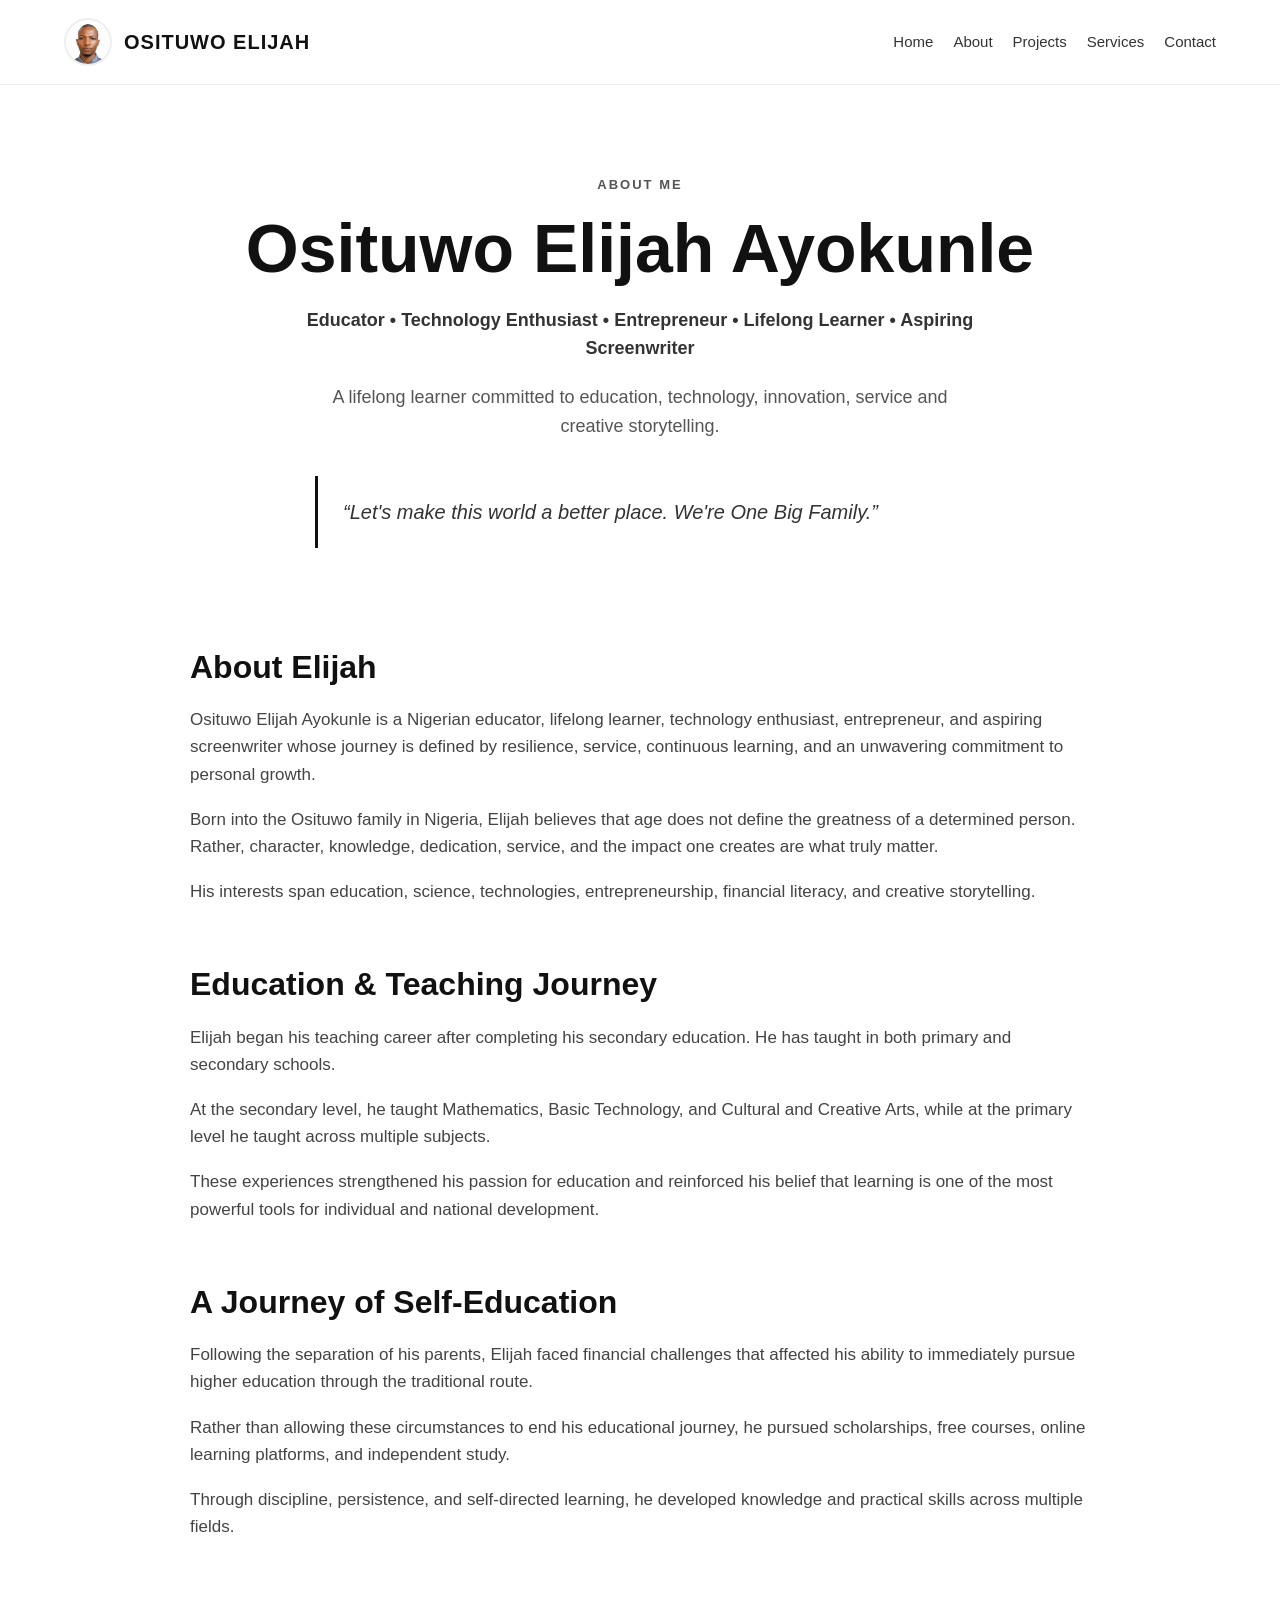
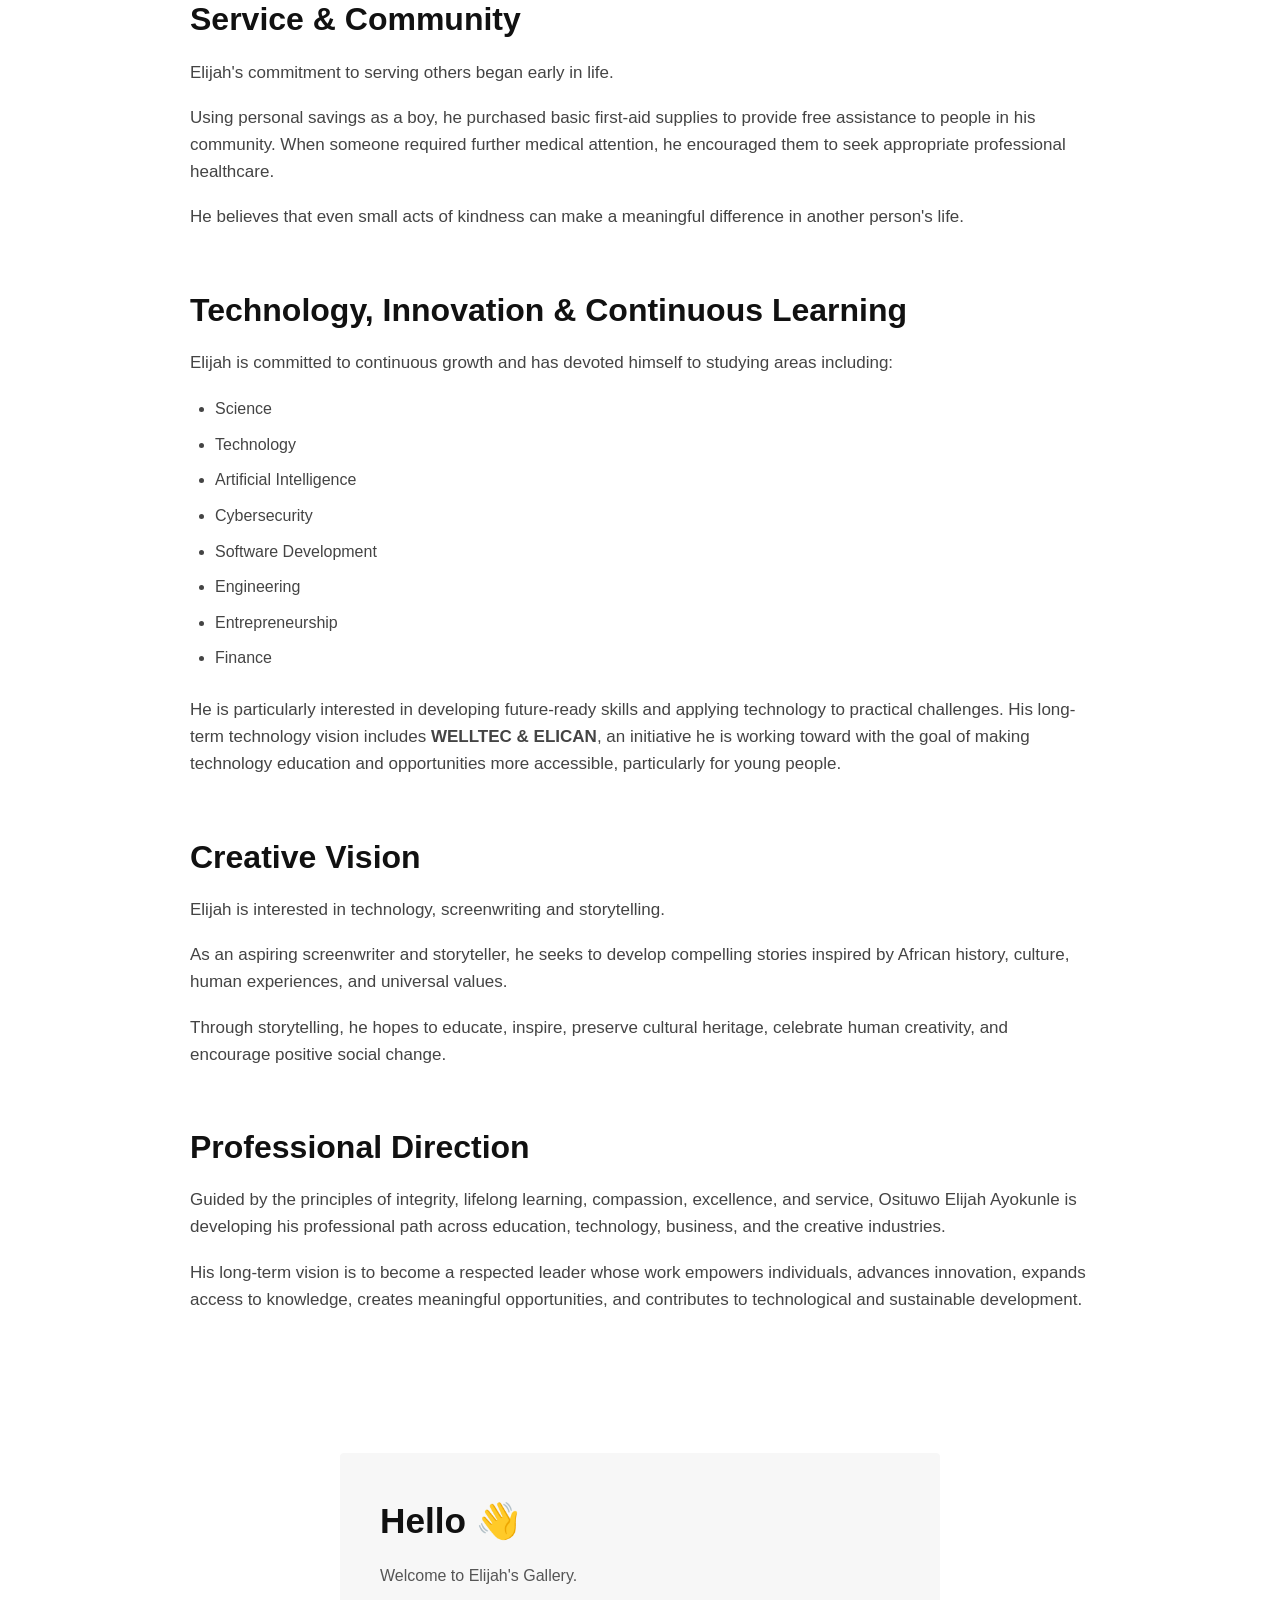
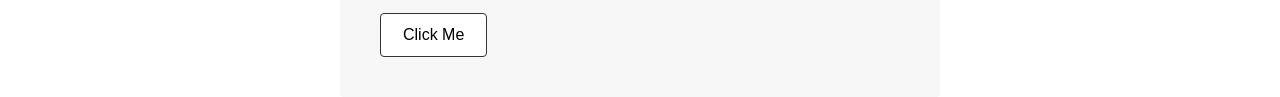
==== about.html @ fc2f6a3d "Update about.html" ====
<!DOCTYPE html>
<html lang="en">

<head>

    <meta charset="UTF-8">

    <meta name="viewport" content="width=device-width, initial-scale=1.0">

    <meta
        name="description"
        content="Learn about Osituwo Elijah Ayokunle — educator, technology enthusiast, entrepreneur, lifelong learner and aspiring screenwriter."
    >

    <title>About | Osituwo Elijah Ayokunle</title>

    <link rel="stylesheet" href="css/style.css">

</head>


<body>

    <header>

        <nav>

    <div class="brand">
        <img
            src="osituwo-elijah-profile-1.jpg"
            alt="Osituwo Elijah"
            class="profile-photo"
        >

        <a href="index.html" class="logo">
            OSITUWO ELIJAH
        </a>
    </div>

    <div class="nav-links">

                <a href="index.html">Home</a>

                <a href="about.html">About</a>

                <a href="projects.html">Projects</a>

                <a href="services.html">Services</a>

                <a href="contact.html">Contact</a>

            </div>

        </nav>

    </header>


    <main>

        <section class="about-hero">

            <div class="about-container">

                <p class="eyebrow">
                    ABOUT ME
                </p>

                <h1>
                    Osituwo Elijah Ayokunle
                </h1>

                <p class="about-role">
                    Educator • Technology Enthusiast • Entrepreneur
                    • Lifelong Learner • Aspiring Screenwriter
                </p>

                <p class="about-intro">
                    A lifelong learner committed to education,
                    technology, innovation, service and creative
                    storytelling.
                </p>

                <blockquote>
                    “Let's make this world a better place.
                    We're One Big Family.”
                </blockquote>

            </div>

        </section>


        <section class="about-content">

            <div class="about-container">

                <article class="about-section">

                    <h2>About Elijah</h2>

                    <p>
                        Osituwo Elijah Ayokunle is a Nigerian educator,
                        lifelong learner, technology enthusiast,
                        entrepreneur, and aspiring screenwriter whose
                        journey is defined by resilience, service,
                        continuous learning, and an unwavering
                        commitment to personal growth.
                    </p>

                    <p>
                        Born into the Osituwo family in Nigeria,
                        Elijah believes that age does not define the
                        greatness of a determined person. Rather,
                        character, knowledge, dedication, service,
                        and the impact one creates are what truly matter.
                    </p>

                    <p>
                        His interests span education, science,
                        technologies, entrepreneurship, financial
                        literacy, and creative storytelling.
                    </p>

                </article>


                <article class="about-section">

                    <h2>Education & Teaching Journey</h2>

                    <p>
                        Elijah began his teaching career after
                        completing his secondary education. He has
                        taught in both primary and secondary schools.
                    </p>

                    <p>
                        At the secondary level, he taught Mathematics,
                        Basic Technology, and Cultural and Creative Arts,
                        while at the primary level he taught across
                        multiple subjects.
                    </p>

                    <p>
                        These experiences strengthened his passion for
                        education and reinforced his belief that learning
                        is one of the most powerful tools for individual
                        and national development.
                    </p>

                </article>


                <article class="about-section">

                    <h2>A Journey of Self-Education</h2>

                    <p>
                        Following the separation of his parents,
                        Elijah faced financial challenges that affected
                        his ability to immediately pursue higher
                        education through the traditional route.
                    </p>

                    <p>
                        Rather than allowing these circumstances to end
                        his educational journey, he pursued scholarships,
                        free courses, online learning platforms, and
                        independent study.
                    </p>

                    <p>
                        Through discipline, persistence, and
                        self-directed learning, he developed knowledge
                        and practical skills across multiple fields.
                    </p>

                </article>


                <article class="about-section">

                    <h2>Service & Community</h2>

                    <p>
                        Elijah's commitment to serving others began
                        early in life.
                    </p>

                    <p>
                        Using personal savings as a boy, he purchased
                        basic first-aid supplies to provide free
                        assistance to people in his community. When
                        someone required further medical attention,
                        he encouraged them to seek appropriate
                        professional healthcare.
                    </p>

                    <p>
                        He believes that even small acts of kindness
                        can make a meaningful difference in another
                        person's life.
                    </p>

                </article>


                <article class="about-section">

                    <h2>Technology, Innovation & Continuous Learning</h2>

                    <p>
                        Elijah is committed to continuous growth and
                        has devoted himself to studying areas including:
                    </p>

                    <ul>

                        <li>Science</li>

                        <li>Technology</li>

                        <li>Artificial Intelligence</li>

                        <li>Cybersecurity</li>

                        <li>Software Development</li>

                        <li>Engineering</li>

                        <li>Entrepreneurship</li>

                        <li>Finance</li>

                    </ul>

                    <p>
    He is particularly interested in developing
    future-ready skills and applying technology
    to practical challenges. His long-term technology
    vision includes <strong>WELLTEC & ELICAN</strong>,
    an initiative he is working toward with the goal
    of making technology education and opportunities
    more accessible, particularly for young people.
                    </p>

                </article>


                <article class="about-section">

                    <h2>Creative Vision</h2>

                    <p>
                        Elijah is interested in technology, screenwriting
                        and storytelling.
                    </p>

                    <p>
                        As an aspiring screenwriter and storyteller,
                        he seeks to develop compelling stories inspired
                        by African history, culture, human experiences,
                        and universal values.
                    </p>

                    <p>
                        Through storytelling, he hopes to educate,
                        inspire, preserve cultural heritage, celebrate
                        human creativity, and encourage positive social
                        change.
                    </p>

                </article>


                <article class="about-section">

                    <h2>Professional Direction</h2>

                    <p>
                        Guided by the principles of integrity,
                        lifelong learning, compassion, excellence,
                        and service, Osituwo Elijah Ayokunle is
                        developing his professional path across
                        education, technology, business, and the
                        creative industries.
                    </p>

                    <p>
                        His long-term vision is to become a respected
                        leader whose work empowers individuals,
                        advances innovation, expands access to knowledge,
                        creates meaningful opportunities, and contributes
                        to technological and sustainable development.
                    </p>

                </article>

            </div>

        </section>
         
<div class="hello-box">
  <h1>Hello 👋</h1>
  <p>Welcome to Elijah's Gallery.</p>
  <button id="clickMeBtn">Click Me</button>
</div>

<section id="gallerySection">
  <h2>Gallery</h2>
  <div class="gallery-grid">
    <div class="g-item big-left" data-type="video" data-src="humm.mp4"><video src="humm.mp4#t=0.1" muted playsinline preload="metadata"></video><span class="play-icon"></span></div>
    <div class="g-item tall-1" data-type="image" data-src="elican-1.jpg"><img src="elican-1.jpg" alt=""></div>
    <div class="g-item tall-2" data-type="image" data-src="lmd.jpg"><img src="lmd.jpg" alt=""></div>
    <div class="g-item tall-3" data-type="image" data-src="trust&obey.jpg"><img src="trust&obey.jpg" alt=""></div>
    <div class="g-item stack-1" data-type="image" data-src="growth.jpg"><img src="growth.jpg" alt=""></div>
    <div class="g-item stack-2" data-type="video" data-src="elegant-coding.mp4"><video src="elegant-coding.mp4#t=0.1" muted playsinline preload="metadata"></video><span class="play-icon"></span></div>
    <div class="g-item big-square" data-type="video" data-src="elijah-video.mp4"><video src="elijah-video.mp4#t=0.1" muted playsinline preload="metadata"></video><span class="play-icon"></span></div>
    <div class="g-item logo-1" data-type="image" data-src="obf-logos.png"><img src="obf-logos.png" alt=""></div>
    <div class="g-item logo-2" data-type="image" data-src="elican-02.png"><img src="elican-02.png" alt=""></div>
    <div class="g-item logo-3" data-type="image" data-src="elican-logo.png"><img src="elican-logo.png" alt=""></div>
    <div class="g-item logo-4" data-type="image" data-src="onelove.jpg"><img src="onelove.jpg" alt=""></div>
    <div class="g-item bottom-strip carousel" id="carousel">
      <div class="carousel-slide active" data-type="image" data-src="obf-logos.png"><img src="onelove.jpg" alt=""></div>
      <div class="carousel-slide" data-type="video" data-src="humm.mp4"><video src="strip-video.mp4" muted loop autoplay playsinline></video></div>
      <div class="carousel-slide" data-type="image" data-src="strip2.jpg"><img src="strip2.jpg" alt=""></div>
  

<div id="lightbox">
  <button id="closeLightbox">&times;</button>
  <div id="lightbox-content"></div>
    </div>

        <script>
  const clickMeBtn = document.getElementById('clickMeBtn');
  const gallerySection = document.getElementById('gallerySection');
  clickMeBtn.addEventListener('click', () => {
    gallerySection.style.display =
      gallerySection.style.display === 'block' ? 'none' : 'block';
  });

  const lightbox = document.getElementById('lightbox');
  const lightboxContent = document.getElementById('lightbox-content');
  const closeLightbox = document.getElementById('closeLightbox');

  document.querySelectorAll('.g-item').forEach(item => {
    item.addEventListener('click', () => {
      const source = item.classList.contains('carousel')
        ? item.querySelector('.carousel-slide.active')
        : item;

      lightboxContent.innerHTML = '';

      if (source.dataset.type === 'video') {
        const v = document.createElement('video');
        v.src = source.dataset.src;
        v.controls = true;
        v.autoplay = true;
        v.playsInline = true;
        lightboxContent.appendChild(v);
      } else {
        const img = document.createElement('img');
        img.src = source.dataset.src;
        lightboxContent.appendChild(img);
      }

      lightbox.classList.add('active');
    });
  });

  function closeBox(){
    lightbox.classList.remove('active');
    lightboxContent.innerHTML = '';
  }
  closeLightbox.addEventListener('click', closeBox);
  lightbox.addEventListener('click', (e) => { if (e.target === lightbox) closeBox(); });

  const slides = document.querySelectorAll('.carousel-slide');
  const carouselEl = document.getElementById('carousel');
  let slideIndex = 0;
  function showSlide(newIndex){
    slides[slideIndex].classList.remove('active');
    slideIndex = (newIndex + slides.length) % slides.length;
    slides[slideIndex].classList.add('active');
  }
  function nextSlide(){ showSlide(slideIndex + 1); }
  function prevSlide(){ showSlide(slideIndex - 1); }
  let autoCycle = setInterval(nextSlide, 3000);

  let touchStartX = 0;
  carouselEl.addEventListener('touchstart', (e) => { touchStartX = e.changedTouches[0].screenX; });
  carouselEl.addEventListener('touchend', (e) => {
    const diff = e.changedTouches[0].screenX - touchStartX;
    if (Math.abs(diff) > 40){ clearInterval(autoCycle); diff < 0 ? nextSlide() : prevSlide(); autoCycle = setInterval(nextSlide, 3000); }
  });

  let mouseStartX = null;
  carouselEl.addEventListener('mousedown', (e) => { mouseStartX = e.screenX; });
  carouselEl.addEventListener('mouseup', (e) => {
    if (mouseStartX === null) return;
    const diff = e.screenX - mouseStartX; mouseStartX = null;
    if (Math.abs(diff) > 40){ clearInterval(autoCycle); diff < 0 ? nextSlide() : prevSlide(); autoCycle = setInterval(nextSlide, 3000); }
  });
        </script>
        
        
          

  <!DOCTYPE html>
<html lang="en">
<head>
<meta charset="UTF-8">
<meta name="viewport" content="width=device-width, initial-scale=1.0">
<title>Social Icons Preview</title>
<style>
  *{margin:0;padding:0;box-sizing:border-box;}
  body{ font-family:Arial, sans-serif; background:#fff; }

  .spacer{ height:160px; display:flex; align-items:center; justify-content:center; color:#999; font-size:0.9rem; }

  footer{
    background:#111;
    color:#fff;
    text-align:center;
    padding:50px 20px 30px;
  }
  footer h3{ font-size:1.3rem; margin-bottom:6px; }
  footer .hint{ font-size:0.8rem; color:#888; margin-bottom:8px; }

  .social-row{
    display:flex; justify-content:center; flex-wrap:wrap;
    gap:14px; margin:20px 0 30px;
  }
  .social-row a{
    --brand:#fff;
    --glyph:#fff;
    width:54px; height:54px; border-radius:50%;
    display:flex; align-items:center; justify-content:center;
    color:var(--glyph); text-decoration:none;
    background:var(--brand);
    box-shadow:0 0 0 rgba(0,0,0,0);
    transition:transform .25s, box-shadow .25s;
  }
  .social-row svg{ width:24px; height:24px; }
  .social-row a:hover,
  .social-row a:focus-visible,
  .social-row a:active{
    transform:translateY(-5px) scale(1.06);
    box-shadow:0 0 20px var(--brand);
  }

  /* Real brand colors, always on */
  .social-row .fb{ --brand:#1877F2; }
  .social-row .ig{ background:linear-gradient(45deg,#FEDA75 0%,#FA7E1E 25%,#D62976 50%,#962FBF 75%,#4F5BD5 100%); --brand:#D62976; }
  .social-row .tt{ --brand:#000; border:1px solid #333; }
  .social-row .tt svg{ filter:drop-shadow(-1.5px -1px 0 #25F4EE) drop-shadow(1.5px 1px 0 #FE2C55); }
  .social-row .tt:hover{ box-shadow:0 0 20px #25F4EE, 0 0 20px #FE2C55; }
  .social-row .li{ --brand:#0A66C2; }
  .social-row .yt{ --brand:#FF0000; }
  .social-row .xx{ --brand:#fff; --glyph:#000; }

  .line{ border-top:1px solid #333; max-width:90%; margin:0 auto 24px; }
  .copy{ font-size:0.9rem; color:#ccc; }
</style>
</head>
<body>

<div class="spacer">(your page content above)</div>

<footer>
  <h3>Connect with me on</h3>
  <p class="hint">Tap an icon to see the glow</p>

  <div class="social-row">
    <a class="fb" href="#" aria-label="Facebook">
      <svg viewBox="0 0 24 24" fill="currentColor"><path d="M14 8h2V5h-2.5C11 5 10 6.5 10 8.5V10H8v3h2v6h3v-6h2.2l.5-3H13V8.7c0-.5.2-.7 1-.7z"/></svg>
    </a>
    <a class="ig" href="#" aria-label="Instagram">
      <svg viewBox="0 0 24 24" fill="none" stroke="currentColor" stroke-width="2"><rect x="3" y="3" width="18" height="18" rx="5"/><circle cx="12" cy="12" r="4"/><circle cx="17.5" cy="6.5" r="1.2" fill="currentColor" stroke="none"/></svg>
    </a>
    <a class="tt" href="#" aria-label="TikTok">
      <svg viewBox="0 0 24 24" fill="none" stroke="currentColor" stroke-width="2.2" stroke-linecap="round" stroke-linejoin="round"><path d="M14 4v10.5a3.5 3.5 0 1 1-3.5-3.5"/><path d="M14 4c.3 2.3 1.9 3.8 4 4"/></svg>
    </a>
    <a class="li" href="#" aria-label="LinkedIn">
      <svg viewBox="0 0 24 24" fill="currentColor"><rect x="4" y="9" width="3" height="10"/><circle cx="5.5" cy="5.5" r="1.8"/><path d="M10 9h3v1.4c.5-.9 1.6-1.6 3-1.6 2.6 0 3 1.7 3 3.9V19h-3v-5.3c0-1.2-.1-2.2-1.5-2.2S13 12.5 13 13.7V19h-3z"/></svg>
    </a>
    <a class="yt" href="#" aria-label="YouTube">
      <svg viewBox="0 0 24 24" fill="currentColor"><path fill-rule="evenodd" d="M4 7.5C4 6.7 4.7 6 5.5 6h13c.8 0 1.5.7 1.5 1.5v9c0 .8-.7 1.5-1.5 1.5h-13C4.7 18 4 17.3 4 16.5zM10 9.5v5l4.5-2.5z"/></svg>
    </a>
    <a class="xx" href="#" aria-label="X">
      <svg viewBox="0 0 24 24" fill="none" stroke="currentColor" stroke-width="2.4" stroke-linecap="round"><path d="M5 5l14 14M19 5L5 19"/></svg>
    </a>
  </div>

  <div class="line"></div>
  <p class="copy">© 2026 Osituwo Elijah. All rights reserved.</p>
</footer>

</body>
</html>
---- css/style.css ----
/* ================================
   OSITUWO ELIJAH
   Professional Personal Website
   ================================ */

* {
    box-sizing: border-box;
}

html {
    scroll-behavior: smooth;
}

body {
    margin: 0;
    font-family: Arial, Helvetica, sans-serif;
    background: #ffffff;
    color: #111111;
    line-height: 1.6;
}

/* ================================
   HEADER
   ================================ */

header {
    background: #ffffff;
    border-bottom: 1px solid #eeeeee;
    position: sticky;
    top: 0;
    z-index: 1000;
}

nav {
    max-width: 1200px;
    margin: auto;
    padding: 18px 24px;

    display: flex;
    justify-content: space-between;
    align-items: center;
}

.logo {
    color: #111111;
    text-decoration: none;
    font-size: 20px;
    font-weight: 700;
    letter-spacing: 1px;
}

.nav-links {
    display: flex;
    gap: 20px;
    flex-wrap: wrap;
    justify-content: center;
}

.nav-links a {
    color: #333333;
    text-decoration: none;
    font-size: 15px;
    font-weight: 500;
}

.nav-links a:hover {
    color: #000000;
}

/* ================================
   HERO
   ================================ */

.hero {
    max-width: 1000px;
    margin: auto;
    padding: 120px 24px;
    text-align: center;
}

.eyebrow {
    font-size: 13px;
    font-weight: 700;
    letter-spacing: 2px;
    color: #555555;
}

.hero h1 {
    max-width: 850px;
    margin: 20px auto;

    font-size: clamp(42px, 7vw, 72px);
    line-height: 1.1;
}

.hero-text {
    max-width: 650px;
    margin: 0 auto 35px;

    font-size: 19px;
    color: #555555;
}

.hero-buttons {
    display: flex;
    justify-content: center;
    gap: 14px;
    flex-wrap: wrap;
}

.button {
    display: inline-block;
    padding: 14px 26px;

    background: #111111;
    color: #ffffff;

    text-decoration: none;
    border-radius: 6px;

    font-weight: 600;
}

.button:hover {
    opacity: 0.85;
}

.button.secondary {
    background: #ffffff;
    color: #111111;
    border: 1px solid #111111;
}

/* ================================
   INTRODUCTION
   ================================ */

.intro {
    max-width: 1100px;
    margin: auto;
    padding: 80px 24px;
}

.intro h2 {
    text-align: center;
    font-size: 36px;
    margin-bottom: 45px;
}

.cards {
    display: grid;
    grid-template-columns: repeat(3, 1fr);
    gap: 24px;
}

.card {
    padding: 30px;
    border: 1px solid #eeeeee;
    border-radius: 10px;
    background: #fafafa;
}

.card h3 {
    margin-top: 0;
    font-size: 22px;
}

.card p {
    color: #555555;
}

/* ================================
   FOOTER
   ================================ */

footer {
    margin-top: 60px;
    padding: 30px 24px;

    background: #111111;
    color: #ffffff;

    text-align: center;
}

footer p {
    margin: 0;
    font-size: 14px;
}

/* ================================
   MOBILE RESPONSIVENESS
   ================================ */

@media (max-width: 768px) {

    nav {
        flex-direction: column;
        gap: 15px;
    }

    .nav-links {
        gap: 14px;
        flex-wrap: wrap;
        justify-content: center;
    }

    .hero {
        padding: 80px 20px;
    }

    .hero h1 {
        font-size: 42px;
    }

    .hero-text {
        font-size: 17px;
    }

    .cards {
        grid-template-columns: 1fr;
    }

  }/* ================================
   CONTACT PAGE
   ================================ */

.contact-section {
    max-width: 1000px;
    margin: auto;
    padding: 80px 24px;
}

.contact-container {
    max-width: 700px;
    margin: auto;
}

.contact-container h1 {
    margin: 15px 0;
    font-size: clamp(42px, 7vw, 64px);
    line-height: 1.1;
}

.contact-intro {
    margin-bottom: 40px;
    color: #555555;
    font-size: 18px;
}

.contact-form {
    display: flex;
    flex-direction: column;
    gap: 24px;
}

.form-group {
    display: flex;
    flex-direction: column;
    gap: 8px;
}

.form-group label {
    font-weight: 600;
    font-size: 15px;
}

.form-group input,
.form-group textarea {
    width: 100%;
    padding: 15px 16px;

    font-family: inherit;
    font-size: 16px;

    color: #111111;
    background: #ffffff;

    border: 1px solid #dddddd;
    border-radius: 6px;

    outline: none;
}

.form-group input:focus,
.form-group textarea:focus {
    border-color: #111111;
}

.form-group textarea {
    resize: vertical;
    min-height: 180px;
}

.contact-form .button {
    border: none;
    cursor: pointer;
    font-size: 16px;
}

.contact-note {
    margin-top: 40px;
    padding-top: 25px;
    border-top: 1px solid #eeeeee;
}

.contact-note p {
    color: #666666;
    font-size: 15px;
   }

/* ================================
   ABOUT PAGE
   ================================ */

.about-hero {
    padding: 90px 24px 60px;
    text-align: center;
}

.about-container {
    max-width: 900px;
    margin: auto;
}

.about-hero h1 {
    margin: 15px 0;
    font-size: clamp(42px, 7vw, 68px);
    line-height: 1.1;
    text-transform: none;
}

.about-role {
    max-width: 750px;
    margin: 20px auto;
    font-size: 18px;
    font-weight: 600;
    color: #333333;
}

.about-intro {
    max-width: 650px;
    margin: 0 auto 30px;
    font-size: 18px;
    color: #555555;
}

.about-hero blockquote {
    max-width: 650px;
    margin: 35px auto 0;
    padding: 20px 25px;
    border-left: 3px solid #111111;
    text-align: left;
    font-size: 20px;
    font-style: italic;
    color: #333333;
}

.about-content {
    padding: 40px 24px 80px;
}

.about-section {
    margin-bottom: 60px;
}

.about-section h2 {
    margin-bottom: 20px;
    font-size: 32px;
    line-height: 1.2;
}

.about-section p {
    margin-bottom: 18px;
    color: #444444;
    font-size: 17px;
}

.about-section ul {
    margin: 20px 0 25px;
    padding-left: 25px;
}

.about-section li {
    margin-bottom: 10px;
    color: #444444;
    font-size: 16px;
}


/* ================================
   ABOUT PAGE MOBILE
   ================================ */

@media (max-width: 768px) {

    .about-hero {
        padding: 65px 20px 45px;
    }

    .about-hero h1 {
        font-size: 42px;
    }

    .about-role {
        font-size: 16px;
    }

    .about-intro {
        font-size: 17px;
    }

    .about-hero blockquote {
        font-size: 18px;
        padding: 18px 20px;
    }

    .about-content {
        padding: 30px 20px 60px;
    }

    .about-section {
        margin-bottom: 45px;
    }

    .about-section h2 {
        font-size: 28px;
    }

    .about-section p {
        font-size: 16px;
    }

       }

/* ================================
   PROJECTS PAGE
   ================================ */

.projects-hero {
    padding: 90px 24px 60px;
    text-align: center;
}

.projects-container {
    max-width: 1000px;
    margin: auto;
}

.projects-hero h1 {
    max-width: 850px;
    margin: 15px auto 20px;
    font-size: clamp(42px, 7vw, 68px);
    line-height: 1.1;
}

.projects-intro {
    max-width: 700px;
    margin: auto;
    color: #555555;
    font-size: 18px;
}


/* ================================
   PROJECT CONTENT
   ================================ */

.projects-content {
    padding: 40px 24px 80px;
}

.project-card {
    margin-bottom: 50px;
    border: 1px solid #eeeeee;
    border-radius: 14px;
    overflow: hidden;
    background: #ffffff;
}

.project-media {
    display: grid;
    grid-template-columns: 1fr 1fr;
    gap: 1px;
    background: #eeeeee;
}

.project-image-placeholder,
.project-video-placeholder {
    min-height: 260px;

    display: flex;
    align-items: center;
    justify-content: center;

    background: #f5f5f5;
}

.project-image-placeholder span,
.project-video-placeholder span {
    color: #777777;
    font-size: 14px;
    font-weight: 700;
    letter-spacing: 1px;
}

.project-details {
    padding: 35px;
}

.project-category {
    margin: 0 0 12px;
    color: #666666;
    font-size: 12px;
    font-weight: 700;
    letter-spacing: 2px;
}

.project-details h2 {
    margin: 0 0 20px;
    font-size: 32px;
    line-height: 1.2;
}

.project-details p {
    margin-bottom: 18px;
    color: #444444;
    font-size: 17px;
}

.project-status {
    display: inline-block;
    margin-top: 8px;
    padding: 8px 14px;
    border: 1px solid #dddddd;
    border-radius: 30px;
    color: #555555;
    font-size: 13px;
    font-weight: 600;
}


/* ================================
   PROJECTS MOBILE
   ================================ */

@media (max-width: 768px) {

    .projects-hero {
        padding: 65px 20px 45px;
    }

    .projects-hero h1 {
        font-size: 42px;
    }

    .projects-intro {
        font-size: 17px;
    }

    .projects-content {
        padding: 30px 20px 60px;
    }

    .project-media {
        grid-template-columns: 1fr;
    }

    .project-image-placeholder,
    .project-video-placeholder {
        min-height: 210px;
    }

    .project-details {
        padding: 28px 22px;
    }

    .project-details h2 {
        font-size: 28px;
    }

    .project-details p {
        font-size: 16px;
    }

   }
/* ================================
   SERVICES PAGE
   ================================ */

.services-hero {
    max-width: 1000px;
    margin: auto;
    padding: 90px 24px 60px;
    text-align: center;
}

.services-hero h1 {
    margin: 15px 0 20px;
    font-size: clamp(44px, 7vw, 68px);
    line-height: 1.1;
}

.services-hero > p:last-child {
    max-width: 650px;
    margin: 0 auto;
    font-size: 19px;
    color: #555555;
}


/* ================================
   SERVICES LIST
   ================================ */

.services-list {
    max-width: 1100px;
    margin: auto;
    padding: 40px 24px 90px;

    display: grid;
    grid-template-columns: repeat(2, 1fr);
    gap: 24px;
}

.services-list article {
    padding: 35px;

    background: #fafafa;
    border: 1px solid #eeeeee;
    border-radius: 12px;

    transition:
        transform 0.2s ease,
        border-color 0.2s ease,
        box-shadow 0.2s ease;
}

.services-list article:hover {
    transform: translateY(-5px);
    border-color: #dddddd;
    box-shadow: 0 10px 30px rgba(0, 0, 0, 0.06);
}

.services-list h2 {
    margin-top: 0;
    margin-bottom: 14px;

    font-size: 24px;
    line-height: 1.3;
}

.services-list p {
    margin: 0;

    color: #555555;
    font-size: 16px;
}


/* ================================
   SERVICES CTA
   ================================ */

.services-cta {
    margin-top: 20px;
    padding: 80px 24px;

    background: #111111;
    color: #ffffff;

    text-align: center;
}

.services-cta h2 {
    margin: 0 0 15px;

    font-size: clamp(32px, 5vw, 48px);
    line-height: 1.2;
}

.services-cta p {
    max-width: 600px;
    margin: 0 auto 30px;

    color: #cccccc;
    font-size: 17px;
}

.services-cta .button {
    background: #ffffff;
    color: #111111;
}


/* ================================
   SERVICES MOBILE
   ================================ */

@media (max-width: 768px) {

    .services-hero {
        padding: 65px 20px 45px;
    }

    .services-hero h1 {
        font-size: 42px;
    }

    .services-hero > p:last-child {
        font-size: 17px;
    }

    .services-list {
        grid-template-columns: 1fr;
        padding: 30px 20px 60px;
    }

    .services-list article {
        padding: 28px;
    }

    .services-list h2 {
        font-size: 22px;
    }

    .services-cta {
        padding: 65px 20px;
    }

       }

/* ================================
   SOCIAL FOOTER
   ================================ */

.social-footer {
    padding: 10px 0 25px;

    display: flex;
    justify-content: center;
    align-items: center;
    gap: 22px;

    flex-wrap: wrap;
}

.social-footer > span {
    font-size: 15px;
    font-weight: 600;
}

.social-links {
    display: flex;
    align-items: center;
    justify-content: center;
    gap: 12px;
    flex-wrap: wrap;
}

.social-links a {
    width: 42px;
    height: 42px;

    display: flex;
    align-items: center;
    justify-content: center;

    border: 1px solid #444444;
    border-radius: 50%;

    color: #ffffff;
    background: #1a1a1a;

    text-decoration: none;

    font-size: 16px;
    font-weight: 700;

    transition:
        transform 0.2s ease,
        background 0.2s ease,
        border-color 0.2s ease;
}

.social-links a:hover {
    transform: translateY(-3px);

    background: #ffffff;
    color: #111111;

    border-color: #ffffff;
}

.copyright {
    margin: 0;
    padding-top: 20px;

    border-top: 1px solid #333333;

    font-size: 14px;
}


/* ================================
   SOCIAL FOOTER MOBILE
   ================================ */

@media (max-width: 768px) {

    .social-footer {
        flex-direction: column;
        gap: 15px;
    }

    .social-links {
        gap: 10px;
    }

    .social-links a {
        width: 40px;
        height: 40px;
    }

}

/* ================================
   HEADER PROFILE PHOTO
   ================================ */

.brand {
    display: flex;
    align-items: center;
    gap: 12px;
}

.profile-photo {
    width: 48px;
    height: 48px;
    object-fit: cover;
    border-radius: 50%;
    border: 2px solid #eeeeee;
}


/* ================================
   PROFILE PHOTO MOBILE
   ================================ */

@media (max-width: 768px) {

    .brand {
        justify-content: center;
    }

    .profile-photo {
        width: 44px;
        height: 44px;
    }

   }

.id-card img {
  width: 100%;      /* image shrinks/grows with its container */
  height: auto;      /* keeps proportions correct, never stretched */
  display: block;
  border-radius: 10px;
}

.id-deck {
  display: flex;
  flex-direction: column;  /* stacked by default — good for phones */
  gap: 16px;
  max-width: 920px;
  margin: 0 auto;
}

/* Once the screen is wide enough (tablet/laptop), go side by side */
@media (min-width: 760px) {
  .id-deck {
    flex-direction: row;
  }
  .id-card {
    flex: 1;
  }
}
.video-wrap{
  position: relative;
  width: 100%;
  max-width: 1080px;
  margin: 0 auto;
  border-radius: 10px;
  overflow: hidden;
}

.responsive-video{
  width: 100%;
  height: auto;
  display: block;
}

.sound-toggle{
  position: absolute;
  bottom: 14px;
  right: 14px;
  width: 42px;
  height: 42px;
  border-radius: 50%;
  border: none;
  background: rgba(0,0,0,0.55);
  color: #fff;
  font-size: 18px;
  cursor: pointer;
  display: flex;
  align-items: center;
  justify-content: center;
}

.sound-toggle:hover{
  background: rgba(0,0,0,0.75);
       }
.icon-badge{
  width: 48px;
  height: 48px;
  border-radius: 12px;
  display: flex;
  align-items: center;
  justify-content: center;
  margin-bottom: 16px;
}
.icon-badge svg{ width: 22px; height: 22px; }

.icon-badge.blue{ background:#e8f0ff; color:#2b6fee; }
.icon-badge.green{ background:#eaf6df; color:#4f9a1f; }
.icon-badge.amber{ background:#fdefdd; color:#c47a12; }
.icon-badge.teal{ background:#e2f6f2; color:#0f9d84; }
.icon-badge.navy{ background:#e7ecf3; color:#0e2238; }
.icon-badge.rose{ background:#fbe6ea; color:#c93356; }



.hello-box{
  max-width:600px;
  margin:0 auto;
  background:#f7f7f7;
  border-radius:4px;
  padding:40px;
  text-align:left;
}
.hello-box h1{ font-size:2.2rem; }
.hello-box p{ margin-top:14px; color:#555; }
#clickMeBtn{
  margin-top:24px;
  padding:12px 22px;
  background:#fff;
  border:1px solid #333;
  border-radius:4px;
  cursor:pointer;
  font-size:1rem;
}
#clickMeBtn:hover{ background:#1a1a1a; color:#fff; }
#gallerySection{
  max-width:700px;
  margin:30px auto 0;
  display:none;
}
#gallerySection h2{ margin-bottom:16px; font-size:1.4rem; }
.gallery-grid{
  display:grid;
  grid-template-columns:1fr 1fr 1fr 1fr;
  grid-auto-rows:80px;
  gap:10px;
}
.g-item{
  border-radius:6px;
  cursor:pointer;
  display:flex;
  align-items:center;
  justify-content:center;
  color:#fff;
  font-weight:bold;
  font-size:0.85rem;
  overflow:hidden;
  position:relative;
  text-align:center;
  padding:6px;
}
.play-icon{
  width:0; height:0;
  border-left:16px solid #fff;
  border-top:10px solid transparent;
  border-bottom:10px solid transparent;
}
.big-left   { grid-column:1 / 2; grid-row:1 / 4; }
.tall-1     { grid-column:2 / 3; grid-row:1 / 3; }
.tall-2     { grid-column:3 / 4; grid-row:1 / 3; }
.tall-3     { grid-column:4 / 5; grid-row:1 / 3; }
.stack-1    { grid-column:1 / 2; grid-row:4 / 6; }
.stack-2    { grid-column:1 / 2; grid-row:6 / 7; }
.big-square { grid-column:2 / 5; grid-row:3 / 7; }
.logo-1,.logo-2,.logo-3,.logo-4,.logo-5{
  grid-row:7 / 8;
  border-radius:50%;
}
.logo-1{grid-column:2/3;} .logo-2{grid-column:3/4;} .logo-3{grid-column:4/5;}
.logo-4{grid-column:1/2;} .logo-5{grid-column:1/2;grid-row:8/9;}
.bottom-strip{ grid-column:1 / -1; grid-row:auto; }
#lightbox{
  display:none;
  position:fixed;
  top:0; left:0;
  width:100%; height:100%;
  background:rgba(0,0,0,0.85);
  align-items:center;
  justify-content:center;
  z-index:999;
}
#lightbox.active{ display:flex; }
#lightbox-content{
  width:85%;
  max-width:500px;
  aspect-ratio:4/3;
  border-radius:6px;
  display:flex;
  align-items:center;
  justify-content:center;
  color:#fff;
  font-size:1.4rem;
  font-weight:bold;
}
#closeLightbox{
  position:absolute;
  top:24px;
  right:32px;
  color:#fff;
  font-size:2rem;
  cursor:pointer;
  background:none;
  border:none;
}
.carousel{ position:relative; }
.carousel-slide{
  position:absolute;
  inset:0;
  opacity:0;
  transition:opacity 1s ease;
  display:flex;
  align-items:center;
  justify-content:center;
  border-radius:6px;
  color:#fff;
  font-weight:bold;
}
.carousel-slide.active{ opacity:1; }


        gallery 
#lightbox-content{ max-width:92%; max-height:85%; }
#lightbox-content img, #lightbox-content video{
  max-width:100%; max-height:85vh; border-radius:6px; display:block;
}
.g-item{ padding:0; background:#eee; }
.carousel-slide{ overflow:hidden; background:#000; }
.g-item img, .g-item video, .carousel-slide img, .carousel-slide video{
  width:100%; height:100%; object-fit:cover; display:block;
}
.logo-1 img, .logo-2 img, .logo-3 img{ object-fit:contain; background:#fff; }
.g-item .play-icon, .carousel-slide .play-icon{
  position:absolute; pointer-events:none;
}
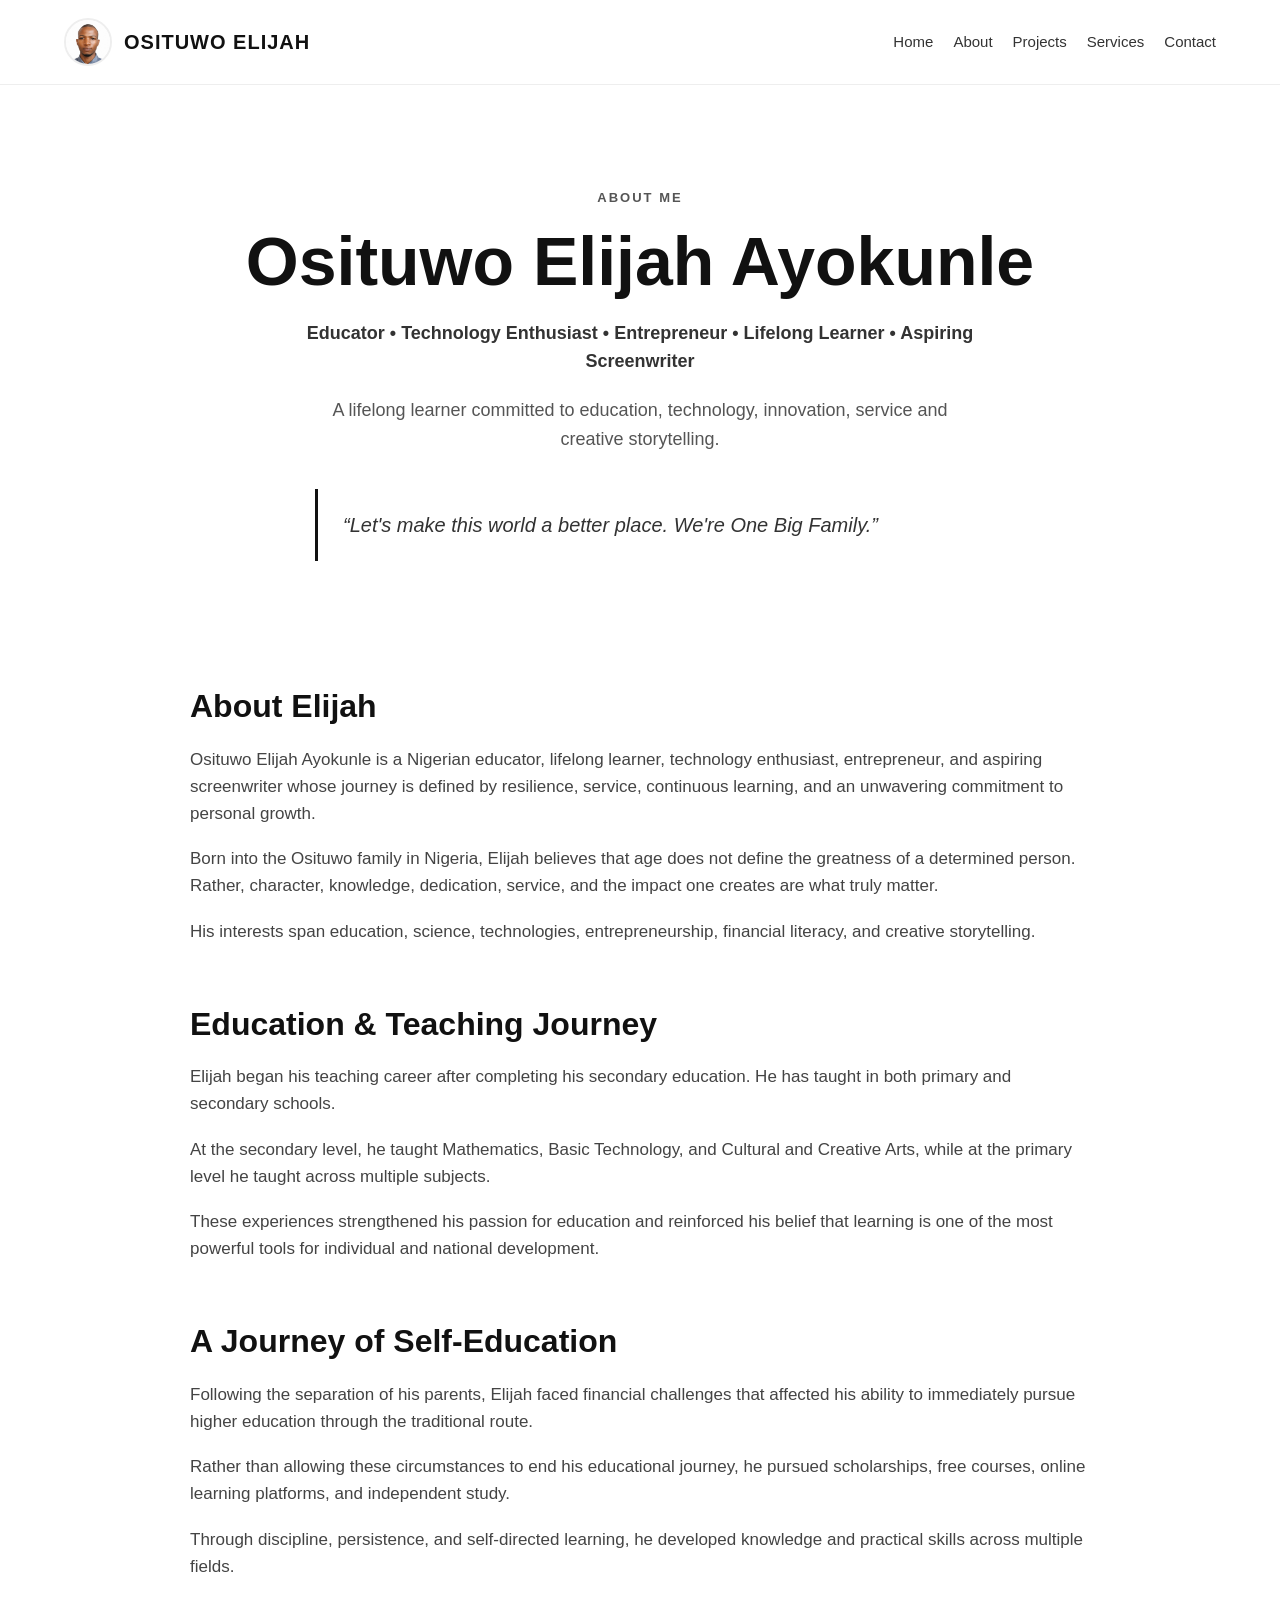
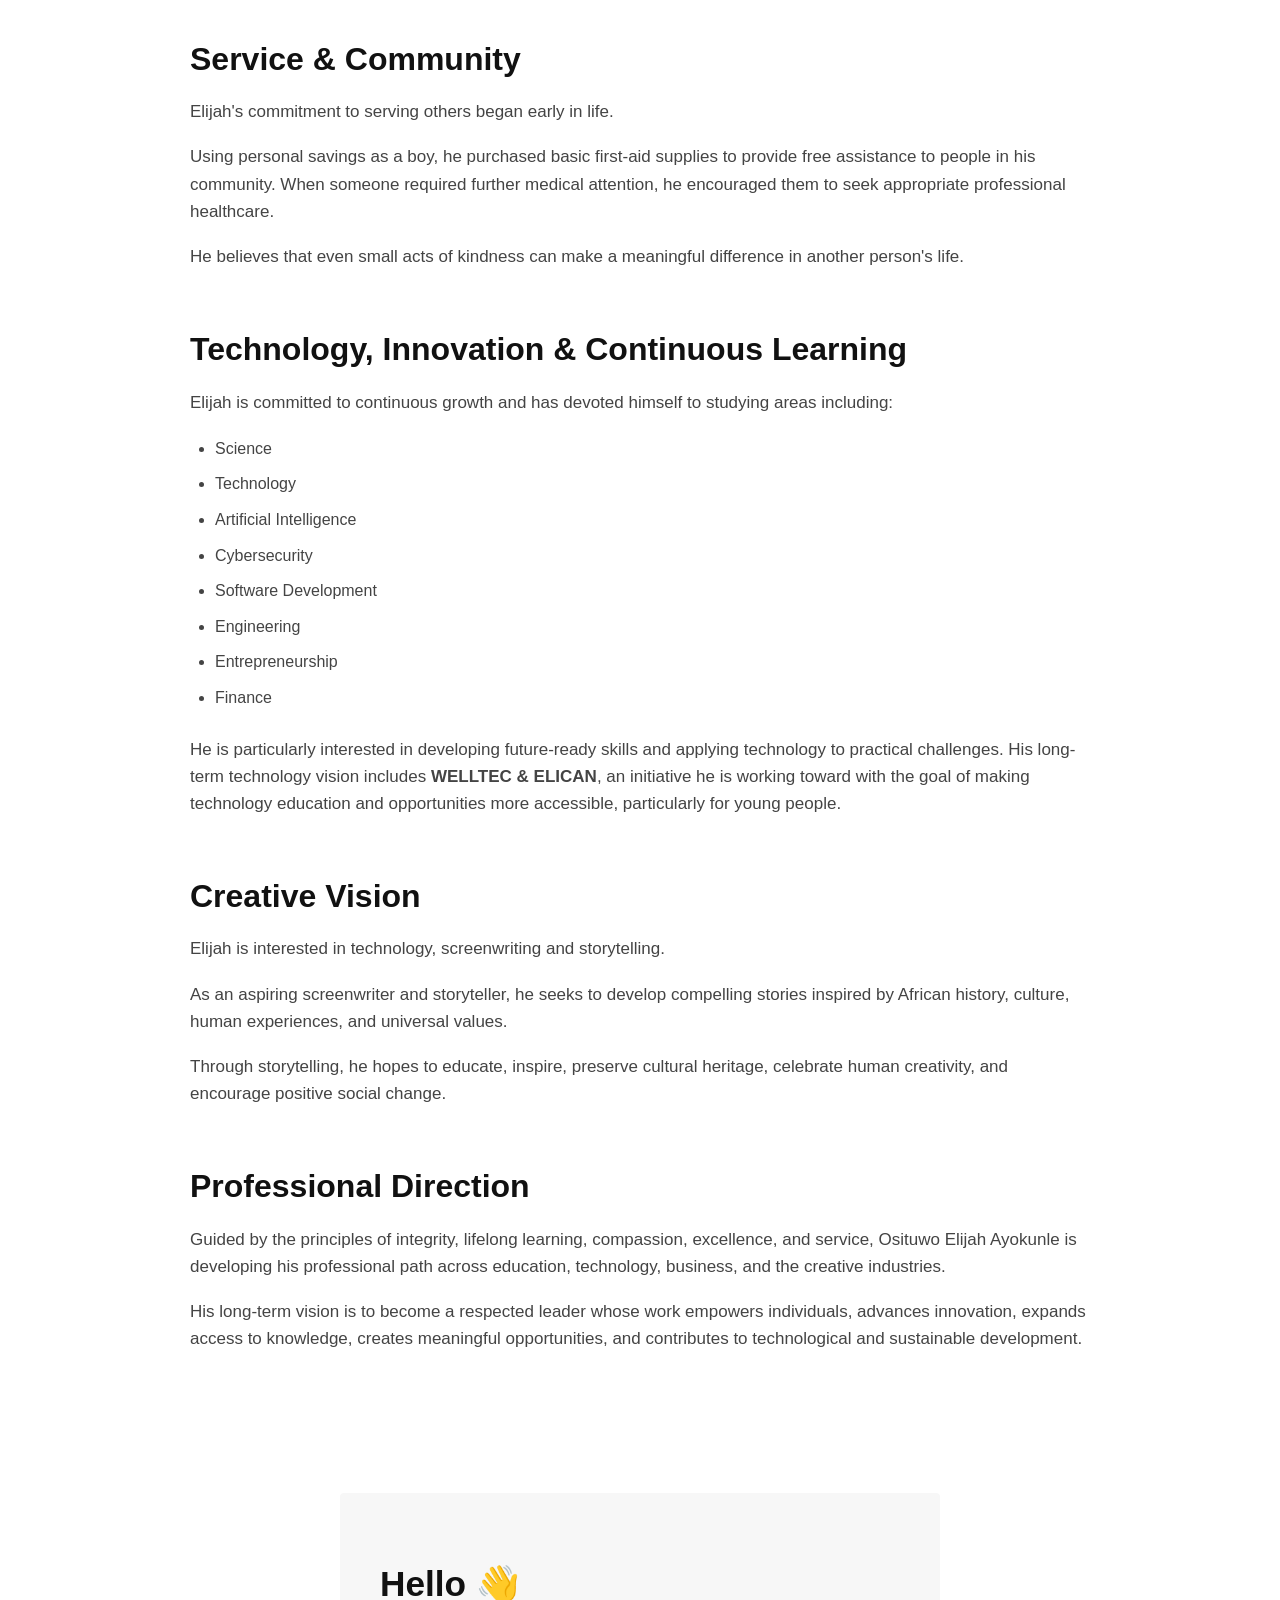
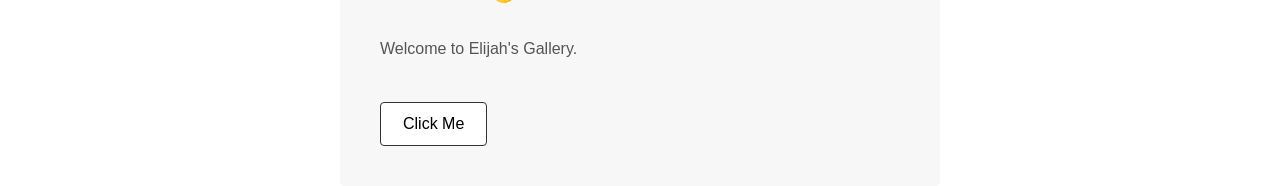
==== commit ad697e75: "Refactor social icons and footer layout" ====
--- a/about.html
+++ b/about.html
@@ -407,95 +407,74 @@
         
           
 
-  <!DOCTYPE html>
-<html lang="en">
-<head>
-<meta charset="UTF-8">
-<meta name="viewport" content="width=device-width, initial-scale=1.0">
-<title>Social Icons Preview</title>
-<style>
-  *{margin:0;padding:0;box-sizing:border-box;}
-  body{ font-family:Arial, sans-serif; background:#fff; }
-
-  .spacer{ height:160px; display:flex; align-items:center; justify-content:center; color:#999; font-size:0.9rem; }
-
-  footer{
-    background:#111;
-    color:#fff;
-    text-align:center;
-    padding:50px 20px 30px;
-  }
-  footer h3{ font-size:1.3rem; margin-bottom:6px; }
-  footer .hint{ font-size:0.8rem; color:#888; margin-bottom:8px; }
-
-  .social-row{
-    display:flex; justify-content:center; flex-wrap:wrap;
-    gap:14px; margin:20px 0 30px;
-  }
-  .social-row a{
-    --brand:#fff;
-    --glyph:#fff;
-    width:54px; height:54px; border-radius:50%;
-    display:flex; align-items:center; justify-content:center;
-    color:var(--glyph); text-decoration:none;
-    background:var(--brand);
-    box-shadow:0 0 0 rgba(0,0,0,0);
-    transition:transform .25s, box-shadow .25s;
-  }
-  .social-row svg{ width:24px; height:24px; }
-  .social-row a:hover,
-  .social-row a:focus-visible,
-  .social-row a:active{
-    transform:translateY(-5px) scale(1.06);
-    box-shadow:0 0 20px var(--brand);
-  }
-
-  /* Real brand colors, always on */
-  .social-row .fb{ --brand:#1877F2; }
-  .social-row .ig{ background:linear-gradient(45deg,#FEDA75 0%,#FA7E1E 25%,#D62976 50%,#962FBF 75%,#4F5BD5 100%); --brand:#D62976; }
-  .social-row .tt{ --brand:#000; border:1px solid #333; }
-  .social-row .tt svg{ filter:drop-shadow(-1.5px -1px 0 #25F4EE) drop-shadow(1.5px 1px 0 #FE2C55); }
-  .social-row .tt:hover{ box-shadow:0 0 20px #25F4EE, 0 0 20px #FE2C55; }
-  .social-row .li{ --brand:#0A66C2; }
-  .social-row .yt{ --brand:#FF0000; }
-  .social-row .xx{ --brand:#fff; --glyph:#000; }
-
-  .line{ border-top:1px solid #333; max-width:90%; margin:0 auto 24px; }
-  .copy{ font-size:0.9rem; color:#ccc; }
-</style>
-</head>
-<body>
-
-<div class="spacer">(your page content above)</div>
-
 <footer>
-  <h3>Connect with me on</h3>
-  <p class="hint">Tap an icon to see the glow</p>
-
-  <div class="social-row">
-    <a class="fb" href="#" aria-label="Facebook">
-      <svg viewBox="0 0 24 24" fill="currentColor"><path d="M14 8h2V5h-2.5C11 5 10 6.5 10 8.5V10H8v3h2v6h3v-6h2.2l.5-3H13V8.7c0-.5.2-.7 1-.7z"/></svg>
-    </a>
-    <a class="ig" href="#" aria-label="Instagram">
-      <svg viewBox="0 0 24 24" fill="none" stroke="currentColor" stroke-width="2"><rect x="3" y="3" width="18" height="18" rx="5"/><circle cx="12" cy="12" r="4"/><circle cx="17.5" cy="6.5" r="1.2" fill="currentColor" stroke="none"/></svg>
-    </a>
-    <a class="tt" href="#" aria-label="TikTok">
-      <svg viewBox="0 0 24 24" fill="none" stroke="currentColor" stroke-width="2.2" stroke-linecap="round" stroke-linejoin="round"><path d="M14 4v10.5a3.5 3.5 0 1 1-3.5-3.5"/><path d="M14 4c.3 2.3 1.9 3.8 4 4"/></svg>
-    </a>
-    <a class="li" href="#" aria-label="LinkedIn">
-      <svg viewBox="0 0 24 24" fill="currentColor"><rect x="4" y="9" width="3" height="10"/><circle cx="5.5" cy="5.5" r="1.8"/><path d="M10 9h3v1.4c.5-.9 1.6-1.6 3-1.6 2.6 0 3 1.7 3 3.9V19h-3v-5.3c0-1.2-.1-2.2-1.5-2.2S13 12.5 13 13.7V19h-3z"/></svg>
-    </a>
-    <a class="yt" href="#" aria-label="YouTube">
-      <svg viewBox="0 0 24 24" fill="currentColor"><path fill-rule="evenodd" d="M4 7.5C4 6.7 4.7 6 5.5 6h13c.8 0 1.5.7 1.5 1.5v9c0 .8-.7 1.5-1.5 1.5h-13C4.7 18 4 17.3 4 16.5zM10 9.5v5l4.5-2.5z"/></svg>
-    </a>
-    <a class="xx" href="#" aria-label="X">
-      <svg viewBox="0 0 24 24" fill="none" stroke="currentColor" stroke-width="2.4" stroke-linecap="round"><path d="M5 5l14 14M19 5L5 19"/></svg>
-    </a>
-  </div>
-
-  <div class="line"></div>
-  <p class="copy">© 2026 Osituwo Elijah. All rights reserved.</p>
-</footer>
-
-</body>
-</html>
+
+    <div class="social-footer">
+
+        <span>Connect with me on</span>
+
+        <div class="social-links">
+
+            <a
+                href="https://www.facebook.com/share/19FEL71coT/"
+                target="_blank"
+                rel="noopener noreferrer"
+                aria-label="Facebook"
+            >
+                f
+            </a>
+
+            <a
+                href="https://www.instagram.com/osituwoelijah?stkn=azJ5azQybHVvZnBu"
+                target="_blank"
+                rel="noopener noreferrer"
+                aria-label="Instagram"
+            >
+                ◎
+            </a>
+
+            <a
+                href="https://www.tiktok.com/@osituwoelijah?_r=1&_t=ZS-99mfUoc1j1A"
+                target="_blank"
+                rel="noopener noreferrer"
+                aria-label="TikTok"
+            >
+                ♪
+            </a>
+
+            <a
+                href="https://www.linkedin.com/in/elijah-osituwo-457358439"
+                target="_blank"
+                rel="noopener noreferrer"
+                aria-label="LinkedIn"
+            >
+                in
+            </a>
+
+            <a
+                href="https://youtube.com/@elijahosituwo?si=ujZFB8Efl4pD7dH2"
+                target="_blank"
+                rel="noopener noreferrer"
+                aria-label="YouTube"
+            >
+                ▶
+            </a>
+
+            <a
+                href="https://x.com/Osituwo_Elijah"
+                target="_blank"
+                rel="noopener noreferrer"
+                aria-label="X"
+            >
+                X
+            </a>
+
+        </div>
+
+    </div>
+
+    <p class="copyright">
+        © 2026 Osituwo Elijah. All rights reserved.
+    </p>
+
+    </footer>
--- a/css/style.css
+++ b/css/style.css
@@ -1068,3 +1068,98 @@
 .g-item .play-icon, .carousel-slide .play-icon{
   position:absolute; pointer-events:none;
 }
+
+
+/* ================================
+   SOCIAL FOOTER
+   ================================ */
+
+.social-footer {
+    padding: 10px 0 25px;
+
+    display: flex;
+    justify-content: center;
+    align-items: center;
+    gap: 22px;
+
+    flex-wrap: wrap;
+}
+
+.social-footer > span {
+    font-size: 15px;
+    font-weight: 600;
+}
+
+.social-links {
+    display: flex;
+    align-items: center;
+    justify-content: center;
+    gap: 12px;
+    flex-wrap: wrap;
+}
+
+.social-links a {
+    width: 42px;
+    height: 42px;
+
+    display: flex;
+    align-items: center;
+    justify-content: center;
+
+    border: 1px solid #444444;
+    border-radius: 50%;
+
+    color: #ffffff;
+    background: #1a1a1a;
+
+    text-decoration: none;
+
+    font-size: 16px;
+    font-weight: 700;
+
+    transition:
+        transform 0.2s ease,
+        background 0.2s ease,
+        border-color 0.2s ease;
+}
+
+.social-links a:hover {
+    transform: translateY(-3px);
+
+    background: #ffffff;
+    color: #111111;
+
+    border-color: #ffffff;
+}
+
+.copyright {
+    margin: 0;
+    padding-top: 20px;
+
+    border-top: 1px solid #333333;
+
+    font-size: 14px;
+}
+
+
+/* ================================
+   SOCIAL FOOTER MOBILE
+   ================================ */
+
+@media (max-width: 768px) {
+
+    .social-footer {
+        flex-direction: column;
+        gap: 15px;
+    }
+
+    .social-links {
+        gap: 10px;
+    }
+
+    .social-links a {
+        width: 40px;
+        height: 40px;
+    }
+
+                  }
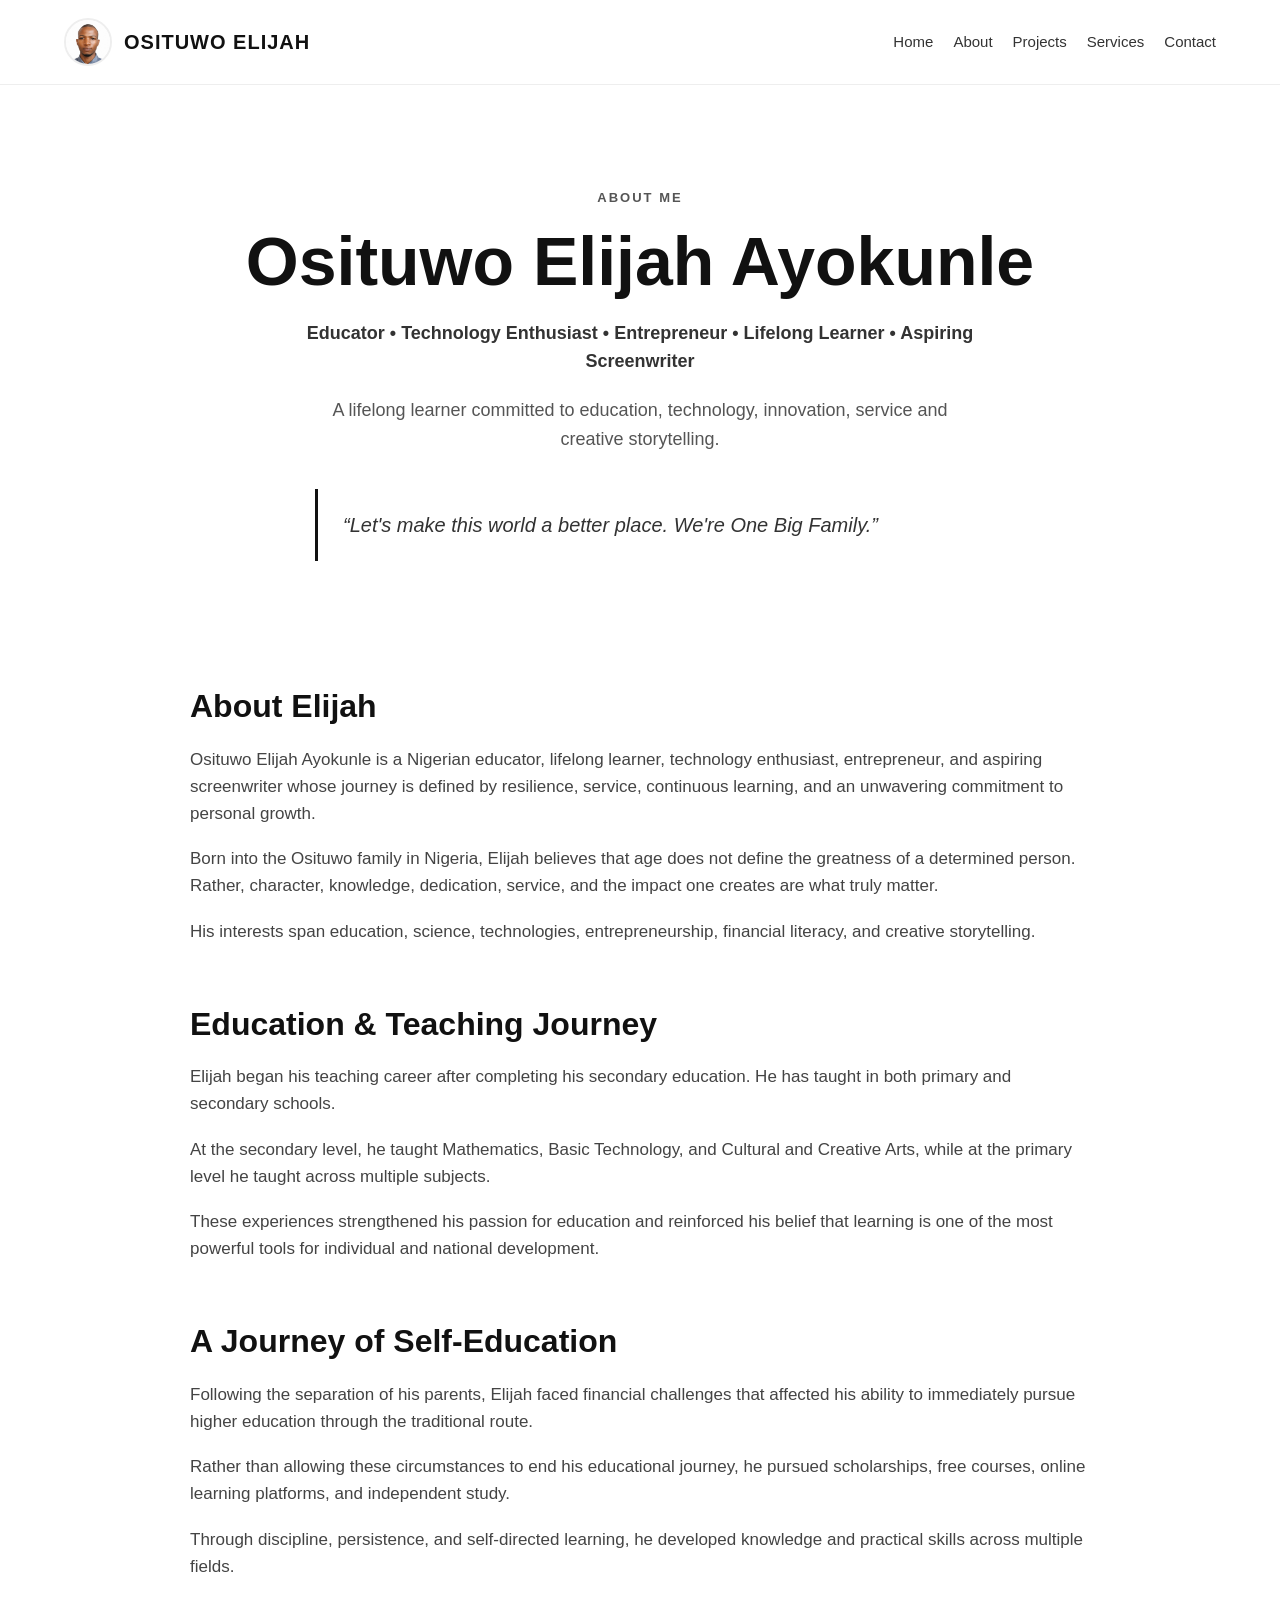
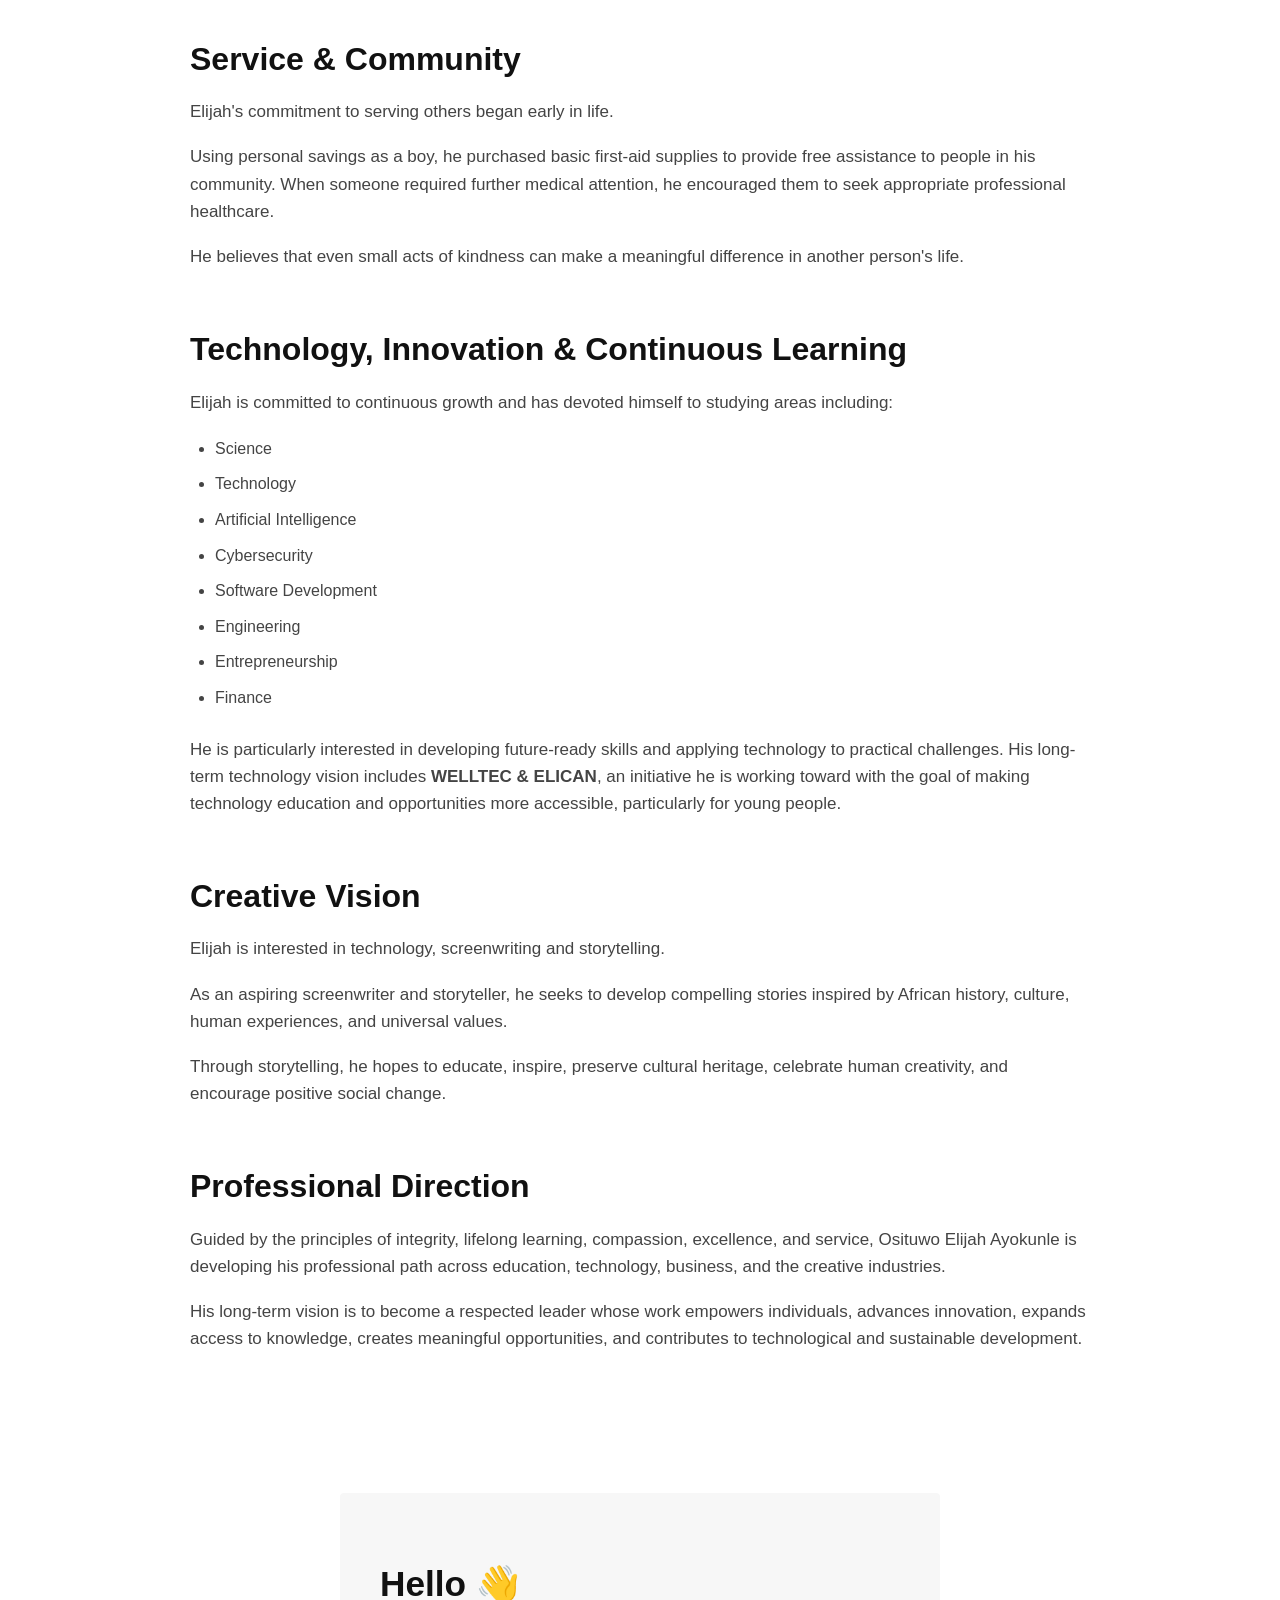
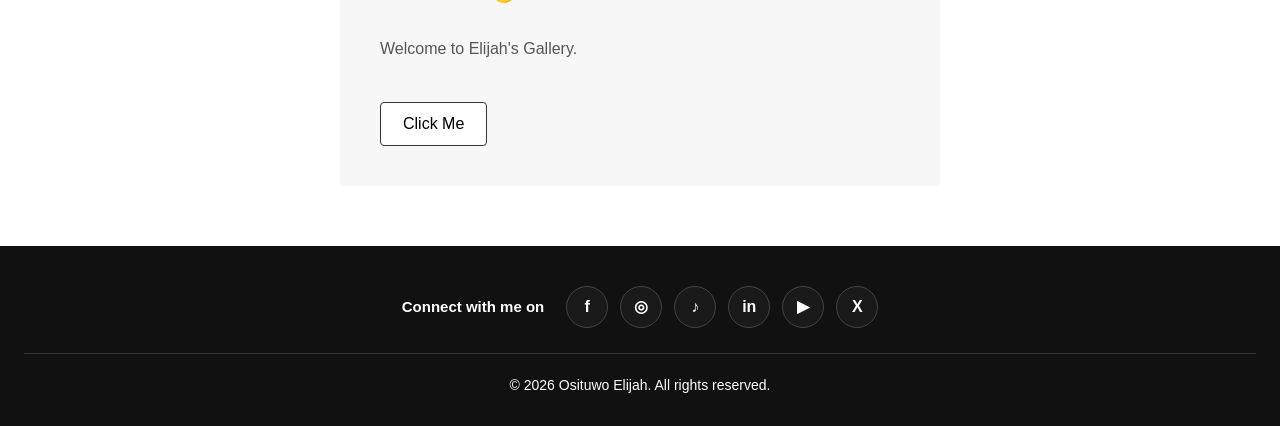
==== commit 104cdd16: "Clean up whitespace in about.html Removed unnecessary whitespace and empty lines in about.html." ====
--- a/about.html
+++ b/about.html
@@ -323,14 +323,17 @@
     <div class="g-item logo-4" data-type="image" data-src="onelove.jpg"><img src="onelove.jpg" alt=""></div>
     <div class="g-item bottom-strip carousel" id="carousel">
       <div class="carousel-slide active" data-type="image" data-src="obf-logos.png"><img src="onelove.jpg" alt=""></div>
-      <div class="carousel-slide" data-type="video" data-src="humm.mp4"><video src="strip-video.mp4" muted loop autoplay playsinline></video></div>
-      <div class="carousel-slide" data-type="image" data-src="strip2.jpg"><img src="strip2.jpg" alt=""></div>
+      <div class="carousel-slide" data-type="video" data-src="humm.mp4"><video src="elijah-video.mp4" muted loop autoplay playsinline></video></div>
+      <div class="carousel-slide" data-type="image" data-src="lmd.jpg"><img src="trust&obey.jpg" alt=""></div>
+    </div>
   
+    
 
 <div id="lightbox">
   <button id="closeLightbox">&times;</button>
   <div id="lightbox-content"></div>
     </div>
+      
 
         <script>
   const clickMeBtn = document.getElementById('clickMeBtn');
@@ -403,7 +406,7 @@
     if (Math.abs(diff) > 40){ clearInterval(autoCycle); diff < 0 ? nextSlide() : prevSlide(); autoCycle = setInterval(nextSlide, 3000); }
   });
         </script>
-        
+        </section>
         
           
 
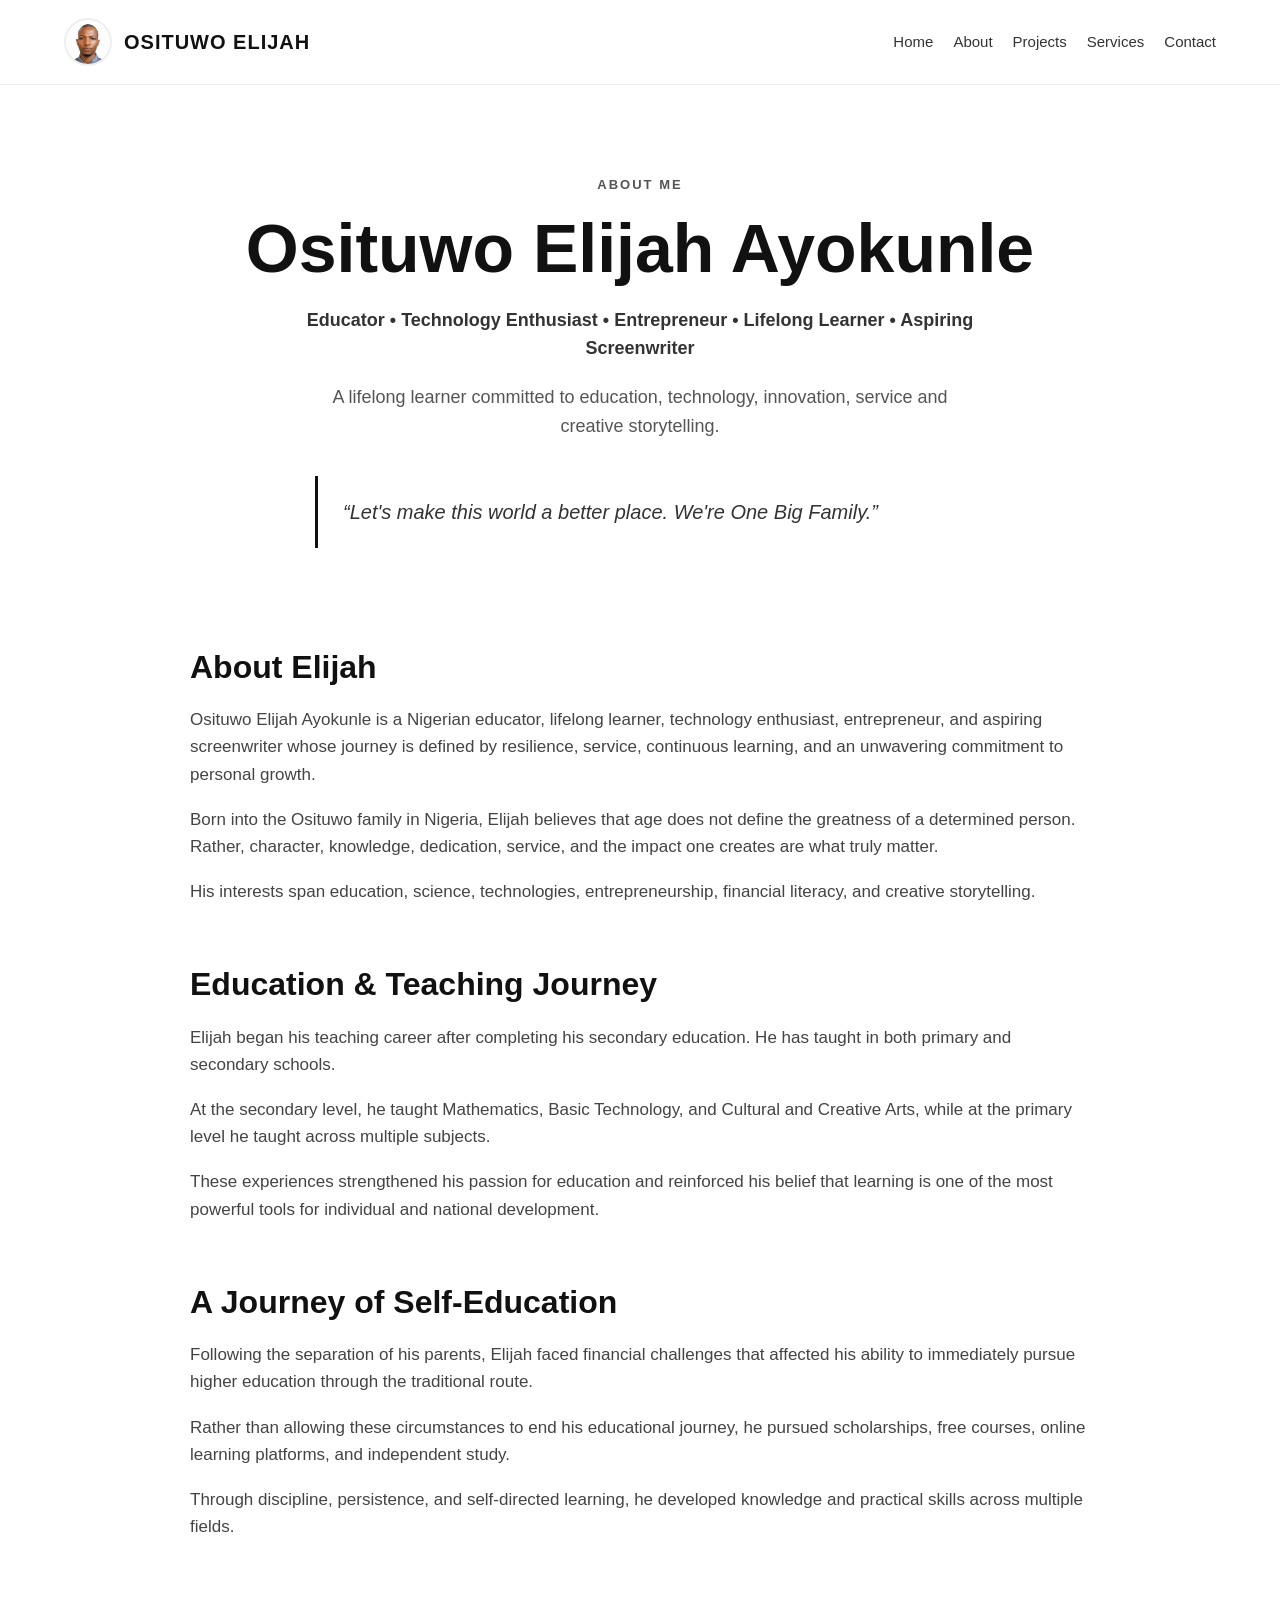
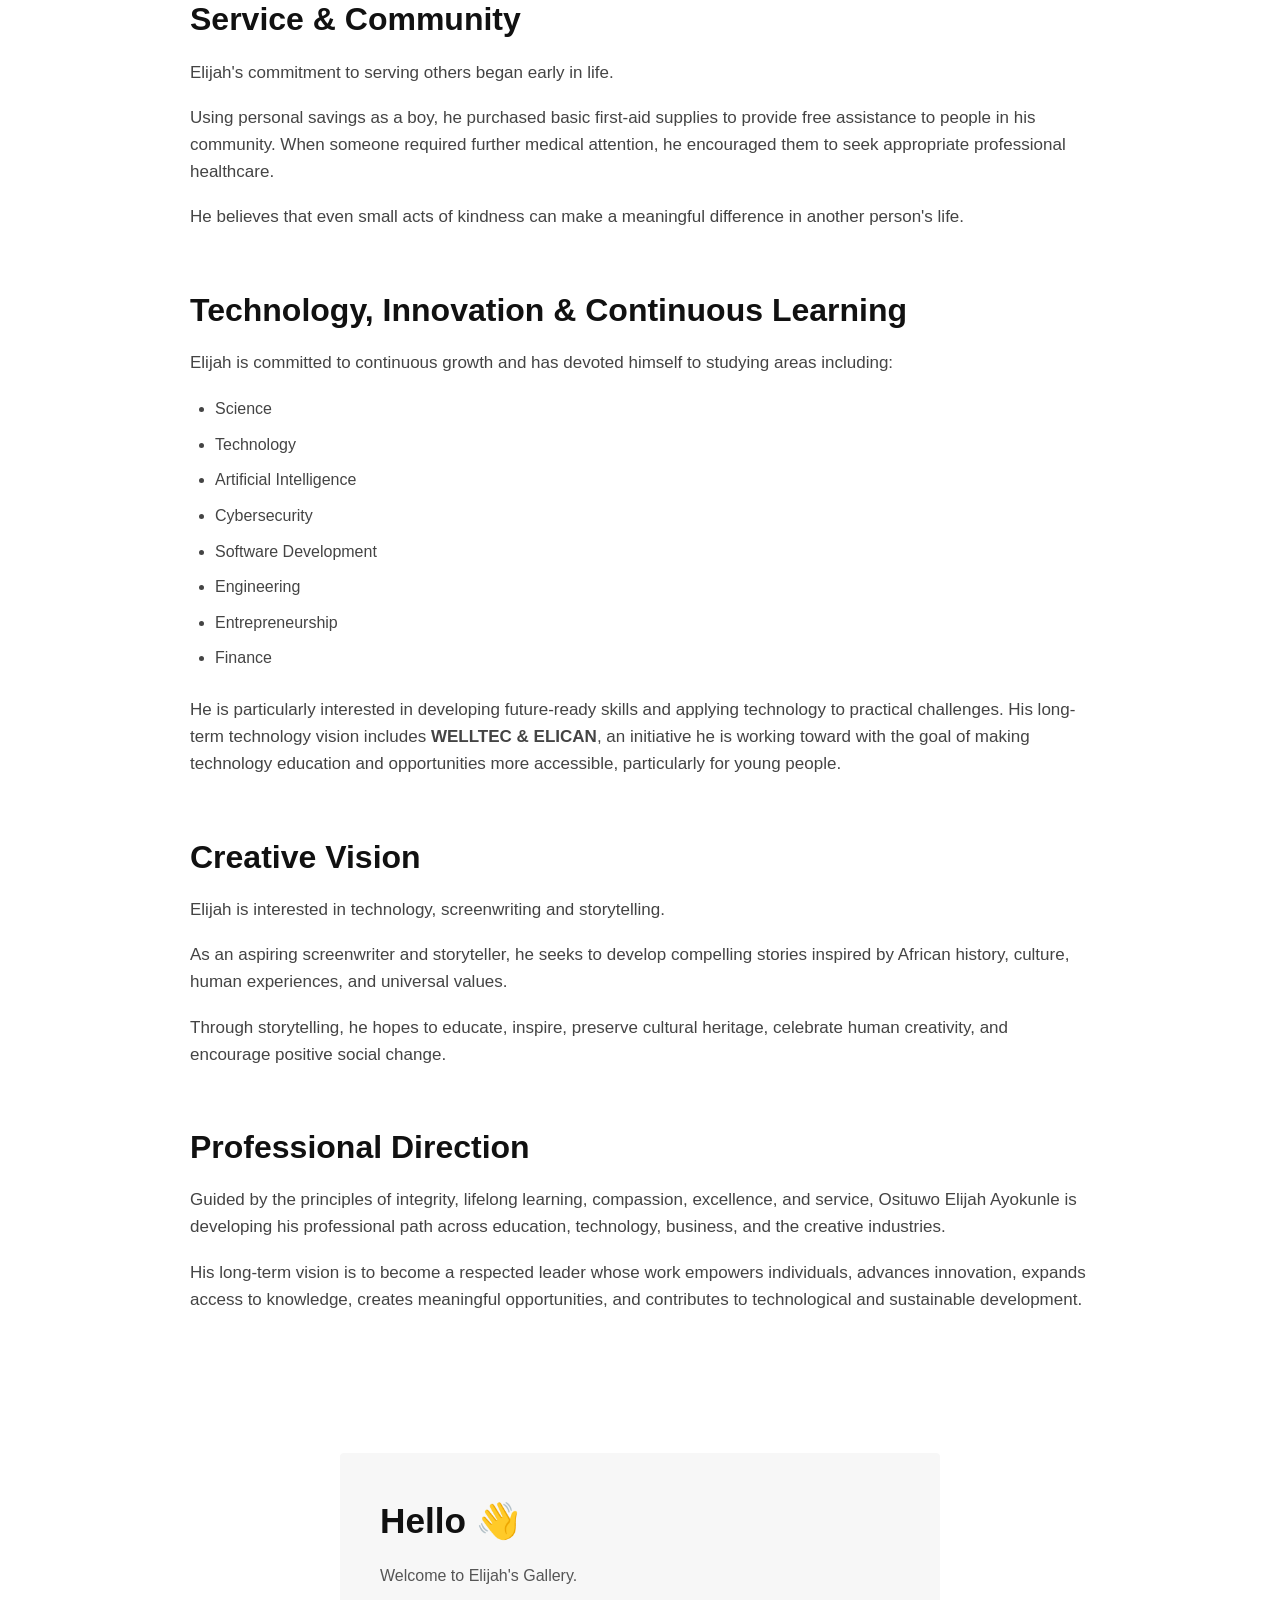
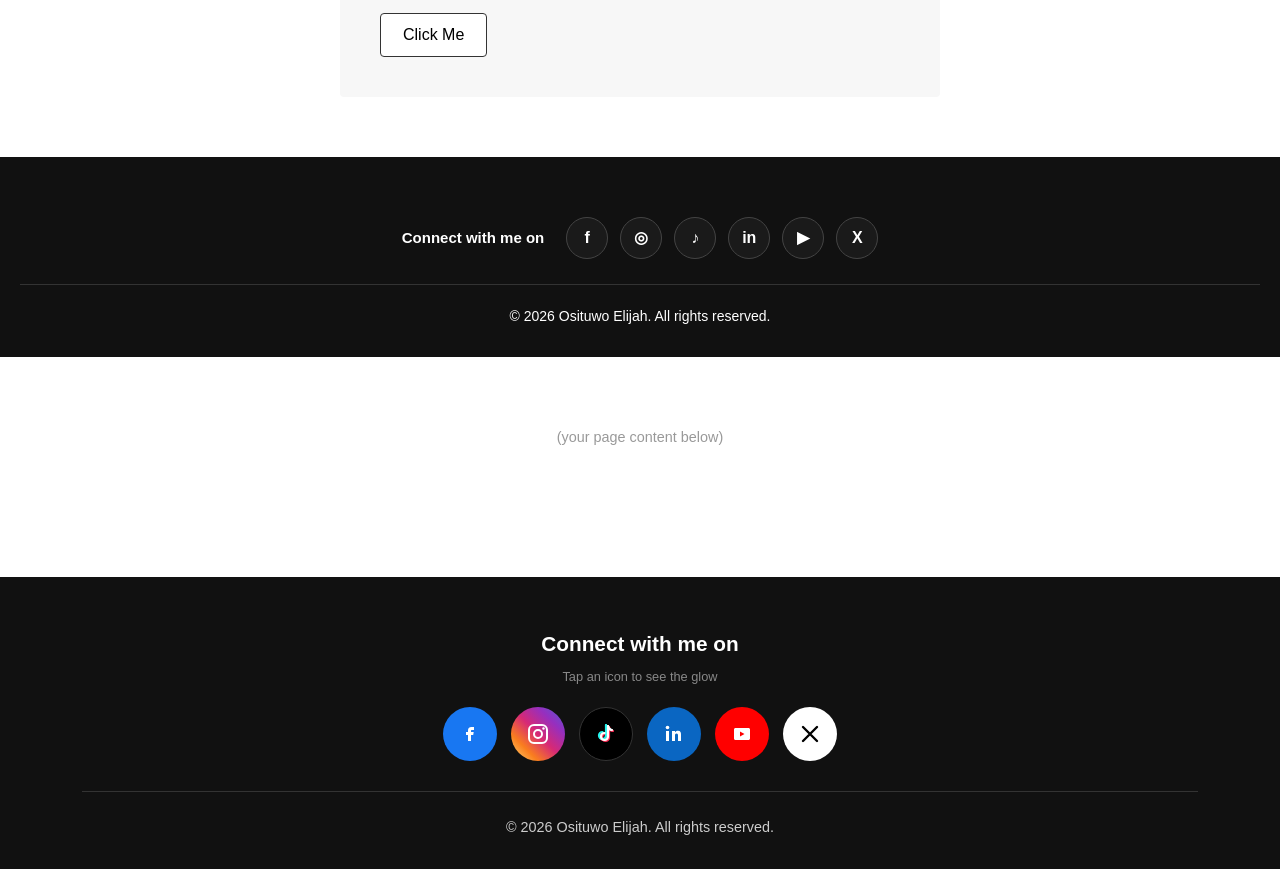
==== commit 49c678c7: "Enhance footer with styles and social links Added footer styles and social media links to about.html" ====
--- a/about.html
+++ b/about.html
@@ -481,3 +481,91 @@
     </p>
 
     </footer>
+    </section>
+
+        
+<style>
+  *{margin:0;padding:0;box-sizing:border-box;}
+  body{ font-family:Arial, sans-serif; background:#fff; }
+
+  .spacer{ height:160px; display:flex; align-items:center; justify-content:center; color:#999; font-size:0.9rem; }
+
+  footer{
+    background:#111;
+    color:#fff;
+    text-align:center;
+    padding:50px 20px 30px;
+  }
+  footer h3{ font-size:1.3rem; margin-bottom:6px; }
+  footer .hint{ font-size:0.8rem; color:#888; margin-bottom:8px; }
+
+  .social-row{
+    display:flex; justify-content:center; flex-wrap:wrap;
+    gap:14px; margin:20px 0 30px;
+  }
+  .social-row a{
+    --brand:#fff;
+    --glyph:#fff;
+    width:54px; height:54px; border-radius:50%;
+    display:flex; align-items:center; justify-content:center;
+    color:var(--glyph); text-decoration:none;
+    background:var(--brand);
+    box-shadow:0 0 0 rgba(0,0,0,0);
+    transition:transform .25s, box-shadow .25s;
+  }
+  .social-row svg{ width:24px; height:24px; }
+  .social-row a:hover,
+  .social-row a:focus-visible,
+  .social-row a:active{
+    transform:translateY(-5px) scale(1.06);
+    box-shadow:0 0 20px var(--brand);
+  }
+
+  /* Real brand colors, always on */
+  .social-row .fb{ --brand:#1877F2; }
+  .social-row .ig{ background:linear-gradient(45deg,#FEDA75 0%,#FA7E1E 25%,#D62976 50%,#962FBF 75%,#4F5BD5 100%); --brand:#D62976; }
+  .social-row .tt{ --brand:#000; border:1px solid #333; }
+  .social-row .tt svg{ filter:drop-shadow(-1.5px -1px 0 #25F4EE) drop-shadow(1.5px 1px 0 #FE2C55); }
+  .social-row .tt:hover{ box-shadow:0 0 20px #25F4EE, 0 0 20px #FE2C55; }
+  .social-row .li{ --brand:#0A66C2; }
+  .social-row .yt{ --brand:#FF0000; }
+  .social-row .xx{ --brand:#fff; --glyph:#000; }
+
+  .line{ border-top:1px solid #333; max-width:90%; margin:0 auto 24px; }
+  .copy{ font-size:0.9rem; color:#ccc; }
+</style>
+</head>
+<body>
+
+<div class="spacer">(your page content below)</div>
+
+<footer>
+  <h3>Connect with me on</h3>
+  <p class="hint">Tap an icon to see the glow</p>
+
+  <div class="social-row">
+    <a class="fb" href="https://www.facebook.com/share/19FEL71coT/" aria-label="Facebook">
+      <svg viewBox="0 0 24 24" fill="currentColor"><path d="M14 8h2V5h-2.5C11 5 10 6.5 10 8.5V10H8v3h2v6h3v-6h2.2l.5-3H13V8.7c0-.5.2-.7 1-.7z"/></svg>
+    </a>
+    <a class="ig" href="https://www.instagram.com/osituwoelijah?stkn=azJ5azQybHVvZnBu" aria-label="Instagram">
+      <svg viewBox="0 0 24 24" fill="none" stroke="currentColor" stroke-width="2"><rect x="3" y="3" width="18" height="18" rx="5"/><circle cx="12" cy="12" r="4"/><circle cx="17.5" cy="6.5" r="1.2" fill="currentColor" stroke="none"/></svg>
+    </a>
+    <a class="tt" href="https://www.tiktok.com/@osituwoelijah?_r=1&_t=ZS-99mfUoc1j1A" aria-label="TikTok">
+      <svg viewBox="0 0 24 24" fill="none" stroke="currentColor" stroke-width="2.2" stroke-linecap="round" stroke-linejoin="round"><path d="M14 4v10.5a3.5 3.5 0 1 1-3.5-3.5"/><path d="M14 4c.3 2.3 1.9 3.8 4 4"/></svg>
+    </a>
+    <a class="li" href="https://www.linkedin.com/in/elijah-osituwo-457358439" aria-label="LinkedIn">
+      <svg viewBox="0 0 24 24" fill="currentColor"><rect x="4" y="9" width="3" height="10"/><circle cx="5.5" cy="5.5" r="1.8"/><path d="M10 9h3v1.4c.5-.9 1.6-1.6 3-1.6 2.6 0 3 1.7 3 3.9V19h-3v-5.3c0-1.2-.1-2.2-1.5-2.2S13 12.5 13 13.7V19h-3z"/></svg>
+    </a>
+    <a class="yt" href="https://youtube.com/@elijahosituwo?si=ujZFB8Efl4pD7dH2" aria-label="YouTube">
+      <svg viewBox="0 0 24 24" fill="currentColor"><path fill-rule="evenodd" d="M4 7.5C4 6.7 4.7 6 5.5 6h13c.8 0 1.5.7 1.5 1.5v9c0 .8-.7 1.5-1.5 1.5h-13C4.7 18 4 17.3 4 16.5zM10 9.5v5l4.5-2.5z"/></svg>
+    </a>
+    <a class="xx" href="https://x.com/Osituwo_Elijah" aria-label="X">
+      <svg viewBox="0 0 24 24" fill="none" stroke="currentColor" stroke-width="2.4" stroke-linecap="round"><path d="M5 5l14 14M19 5L5 19"/></svg>
+    </a>
+  </div>
+
+  <div class="line"></div>
+  <p class="copy">© 2026 Osituwo Elijah. All rights reserved.</p>
+</footer>
+
+</body>
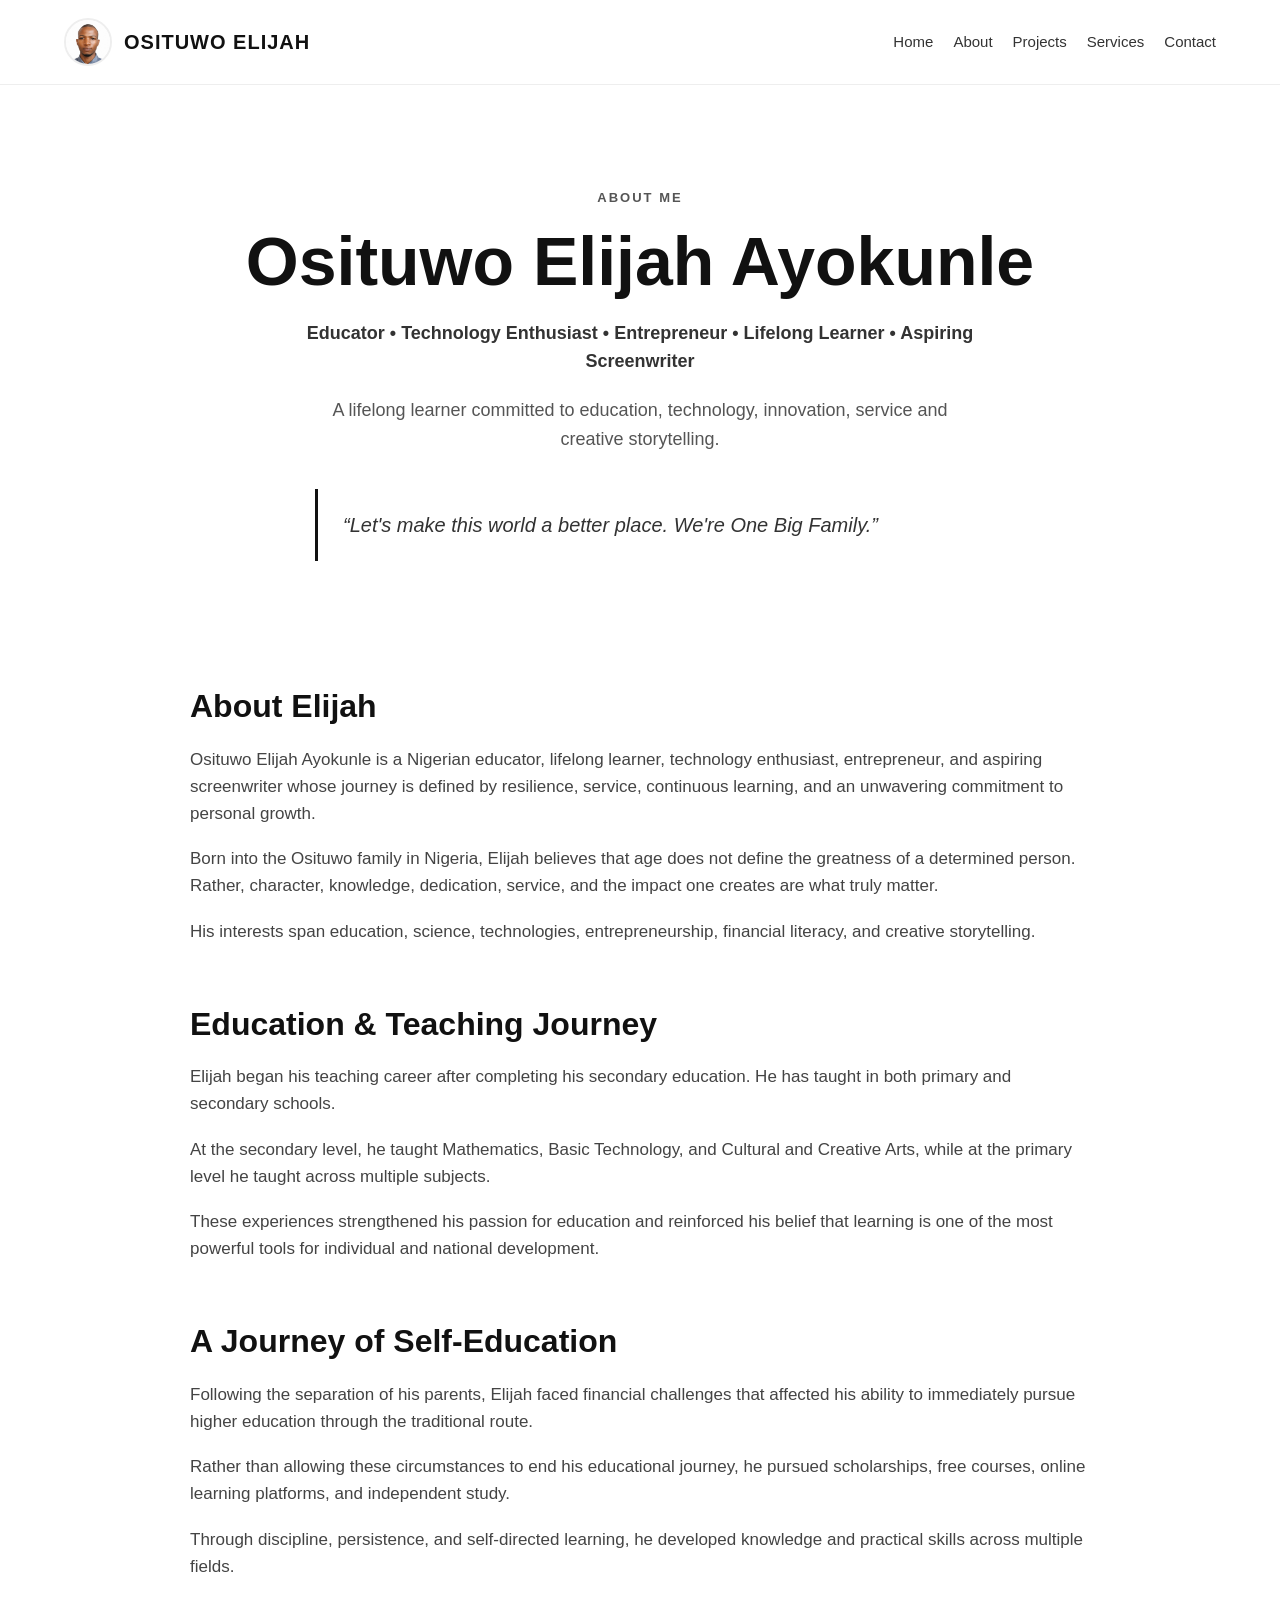
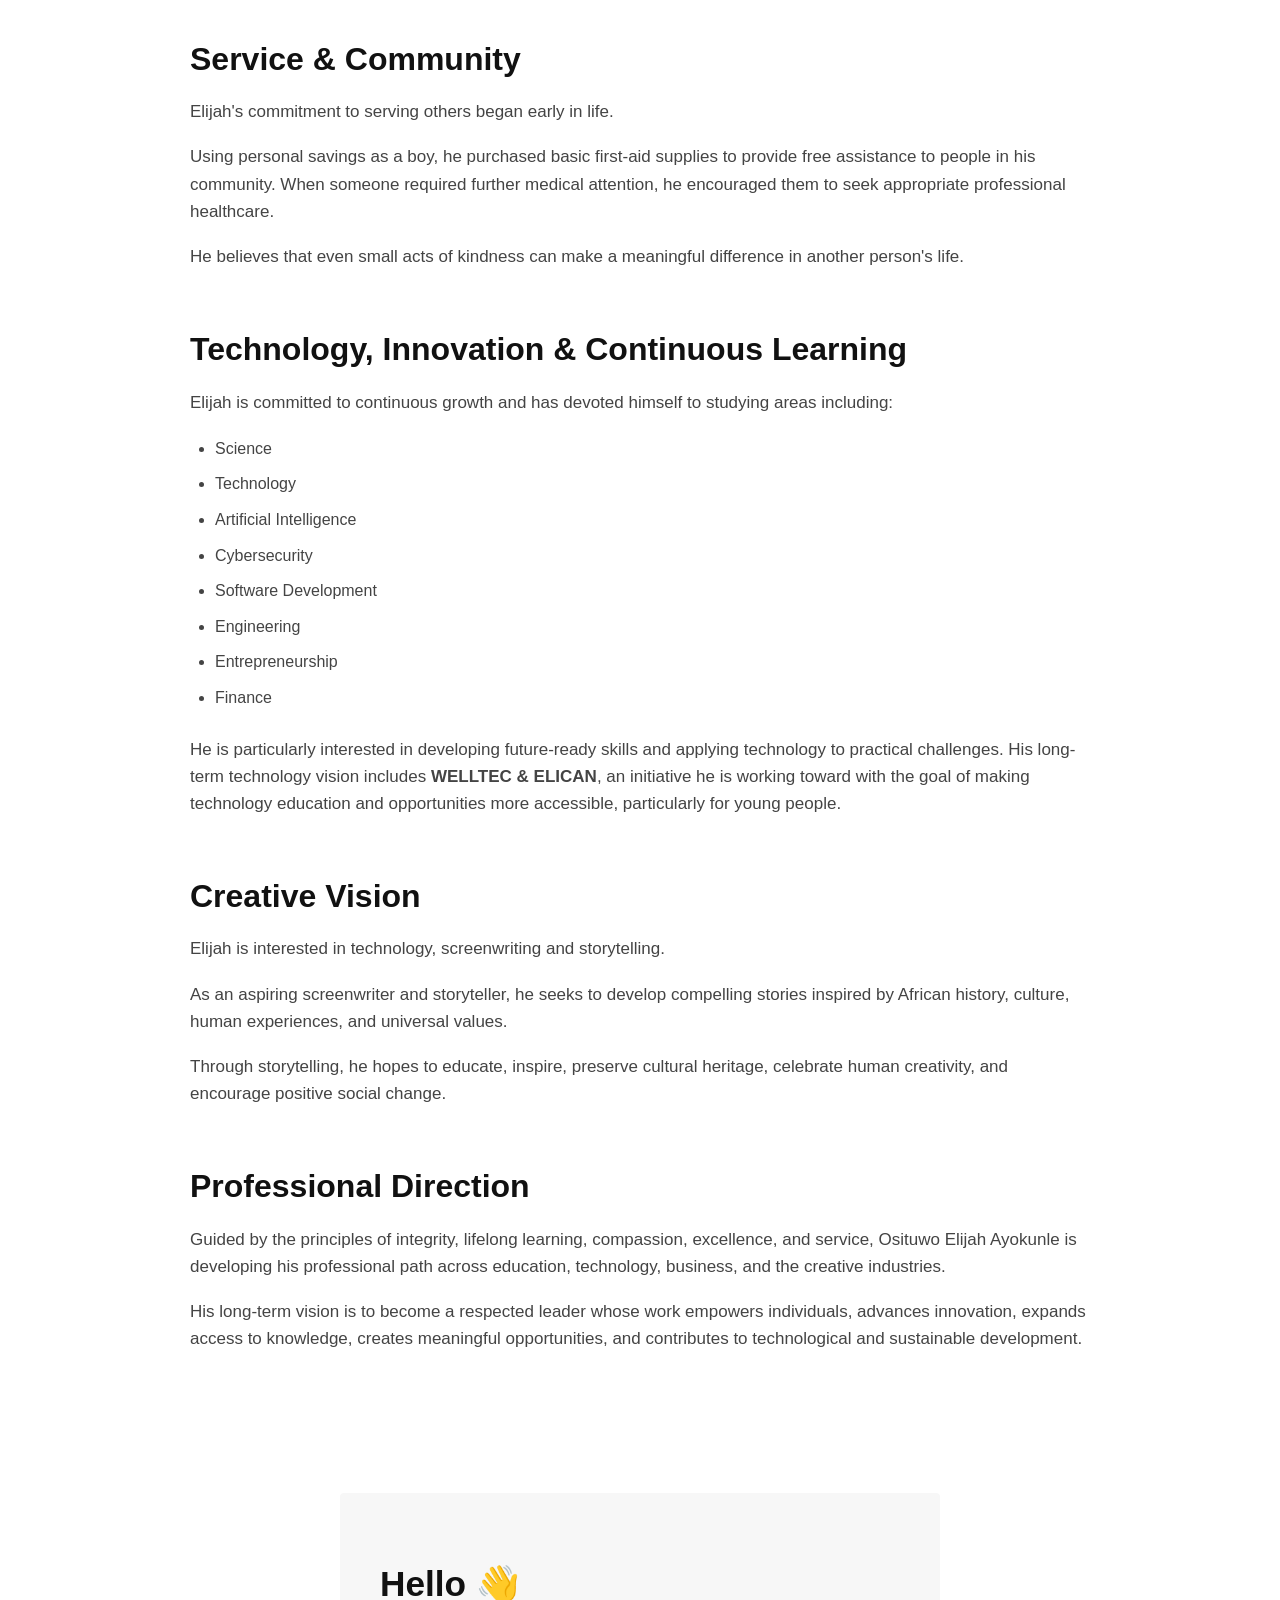
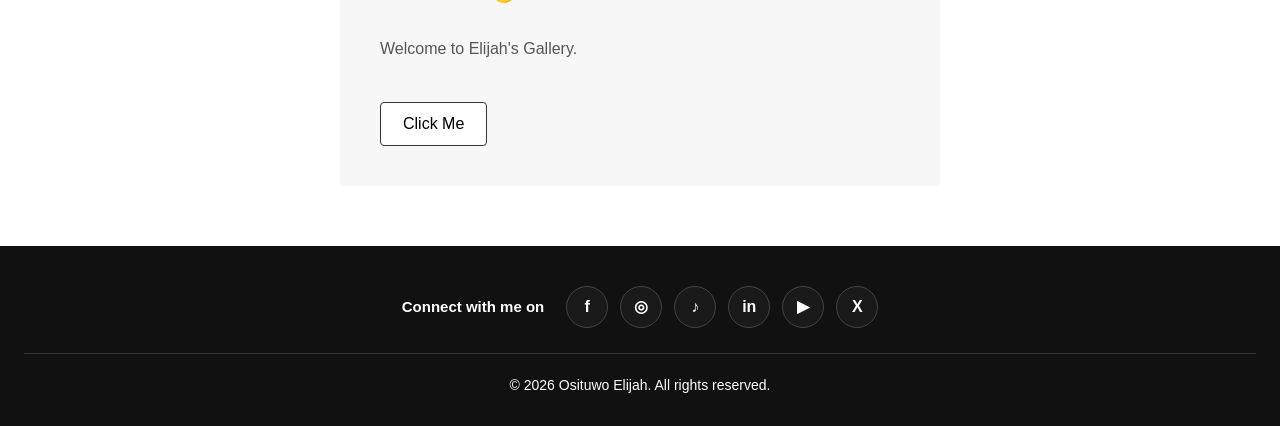
==== commit 6973f86a: "Remove styles and footer content from about.html Removed inline CSS styles and footer content from a" ====
--- a/about.html
+++ b/about.html
@@ -484,88 +484,3 @@
     </section>
 
         
-<style>
-  *{margin:0;padding:0;box-sizing:border-box;}
-  body{ font-family:Arial, sans-serif; background:#fff; }
-
-  .spacer{ height:160px; display:flex; align-items:center; justify-content:center; color:#999; font-size:0.9rem; }
-
-  footer{
-    background:#111;
-    color:#fff;
-    text-align:center;
-    padding:50px 20px 30px;
-  }
-  footer h3{ font-size:1.3rem; margin-bottom:6px; }
-  footer .hint{ font-size:0.8rem; color:#888; margin-bottom:8px; }
-
-  .social-row{
-    display:flex; justify-content:center; flex-wrap:wrap;
-    gap:14px; margin:20px 0 30px;
-  }
-  .social-row a{
-    --brand:#fff;
-    --glyph:#fff;
-    width:54px; height:54px; border-radius:50%;
-    display:flex; align-items:center; justify-content:center;
-    color:var(--glyph); text-decoration:none;
-    background:var(--brand);
-    box-shadow:0 0 0 rgba(0,0,0,0);
-    transition:transform .25s, box-shadow .25s;
-  }
-  .social-row svg{ width:24px; height:24px; }
-  .social-row a:hover,
-  .social-row a:focus-visible,
-  .social-row a:active{
-    transform:translateY(-5px) scale(1.06);
-    box-shadow:0 0 20px var(--brand);
-  }
-
-  /* Real brand colors, always on */
-  .social-row .fb{ --brand:#1877F2; }
-  .social-row .ig{ background:linear-gradient(45deg,#FEDA75 0%,#FA7E1E 25%,#D62976 50%,#962FBF 75%,#4F5BD5 100%); --brand:#D62976; }
-  .social-row .tt{ --brand:#000; border:1px solid #333; }
-  .social-row .tt svg{ filter:drop-shadow(-1.5px -1px 0 #25F4EE) drop-shadow(1.5px 1px 0 #FE2C55); }
-  .social-row .tt:hover{ box-shadow:0 0 20px #25F4EE, 0 0 20px #FE2C55; }
-  .social-row .li{ --brand:#0A66C2; }
-  .social-row .yt{ --brand:#FF0000; }
-  .social-row .xx{ --brand:#fff; --glyph:#000; }
-
-  .line{ border-top:1px solid #333; max-width:90%; margin:0 auto 24px; }
-  .copy{ font-size:0.9rem; color:#ccc; }
-</style>
-</head>
-<body>
-
-<div class="spacer">(your page content below)</div>
-
-<footer>
-  <h3>Connect with me on</h3>
-  <p class="hint">Tap an icon to see the glow</p>
-
-  <div class="social-row">
-    <a class="fb" href="https://www.facebook.com/share/19FEL71coT/" aria-label="Facebook">
-      <svg viewBox="0 0 24 24" fill="currentColor"><path d="M14 8h2V5h-2.5C11 5 10 6.5 10 8.5V10H8v3h2v6h3v-6h2.2l.5-3H13V8.7c0-.5.2-.7 1-.7z"/></svg>
-    </a>
-    <a class="ig" href="https://www.instagram.com/osituwoelijah?stkn=azJ5azQybHVvZnBu" aria-label="Instagram">
-      <svg viewBox="0 0 24 24" fill="none" stroke="currentColor" stroke-width="2"><rect x="3" y="3" width="18" height="18" rx="5"/><circle cx="12" cy="12" r="4"/><circle cx="17.5" cy="6.5" r="1.2" fill="currentColor" stroke="none"/></svg>
-    </a>
-    <a class="tt" href="https://www.tiktok.com/@osituwoelijah?_r=1&_t=ZS-99mfUoc1j1A" aria-label="TikTok">
-      <svg viewBox="0 0 24 24" fill="none" stroke="currentColor" stroke-width="2.2" stroke-linecap="round" stroke-linejoin="round"><path d="M14 4v10.5a3.5 3.5 0 1 1-3.5-3.5"/><path d="M14 4c.3 2.3 1.9 3.8 4 4"/></svg>
-    </a>
-    <a class="li" href="https://www.linkedin.com/in/elijah-osituwo-457358439" aria-label="LinkedIn">
-      <svg viewBox="0 0 24 24" fill="currentColor"><rect x="4" y="9" width="3" height="10"/><circle cx="5.5" cy="5.5" r="1.8"/><path d="M10 9h3v1.4c.5-.9 1.6-1.6 3-1.6 2.6 0 3 1.7 3 3.9V19h-3v-5.3c0-1.2-.1-2.2-1.5-2.2S13 12.5 13 13.7V19h-3z"/></svg>
-    </a>
-    <a class="yt" href="https://youtube.com/@elijahosituwo?si=ujZFB8Efl4pD7dH2" aria-label="YouTube">
-      <svg viewBox="0 0 24 24" fill="currentColor"><path fill-rule="evenodd" d="M4 7.5C4 6.7 4.7 6 5.5 6h13c.8 0 1.5.7 1.5 1.5v9c0 .8-.7 1.5-1.5 1.5h-13C4.7 18 4 17.3 4 16.5zM10 9.5v5l4.5-2.5z"/></svg>
-    </a>
-    <a class="xx" href="https://x.com/Osituwo_Elijah" aria-label="X">
-      <svg viewBox="0 0 24 24" fill="none" stroke="currentColor" stroke-width="2.4" stroke-linecap="round"><path d="M5 5l14 14M19 5L5 19"/></svg>
-    </a>
-  </div>
-
-  <div class="line"></div>
-  <p class="copy">© 2026 Osituwo Elijah. All rights reserved.</p>
-</footer>
-
-</body>
